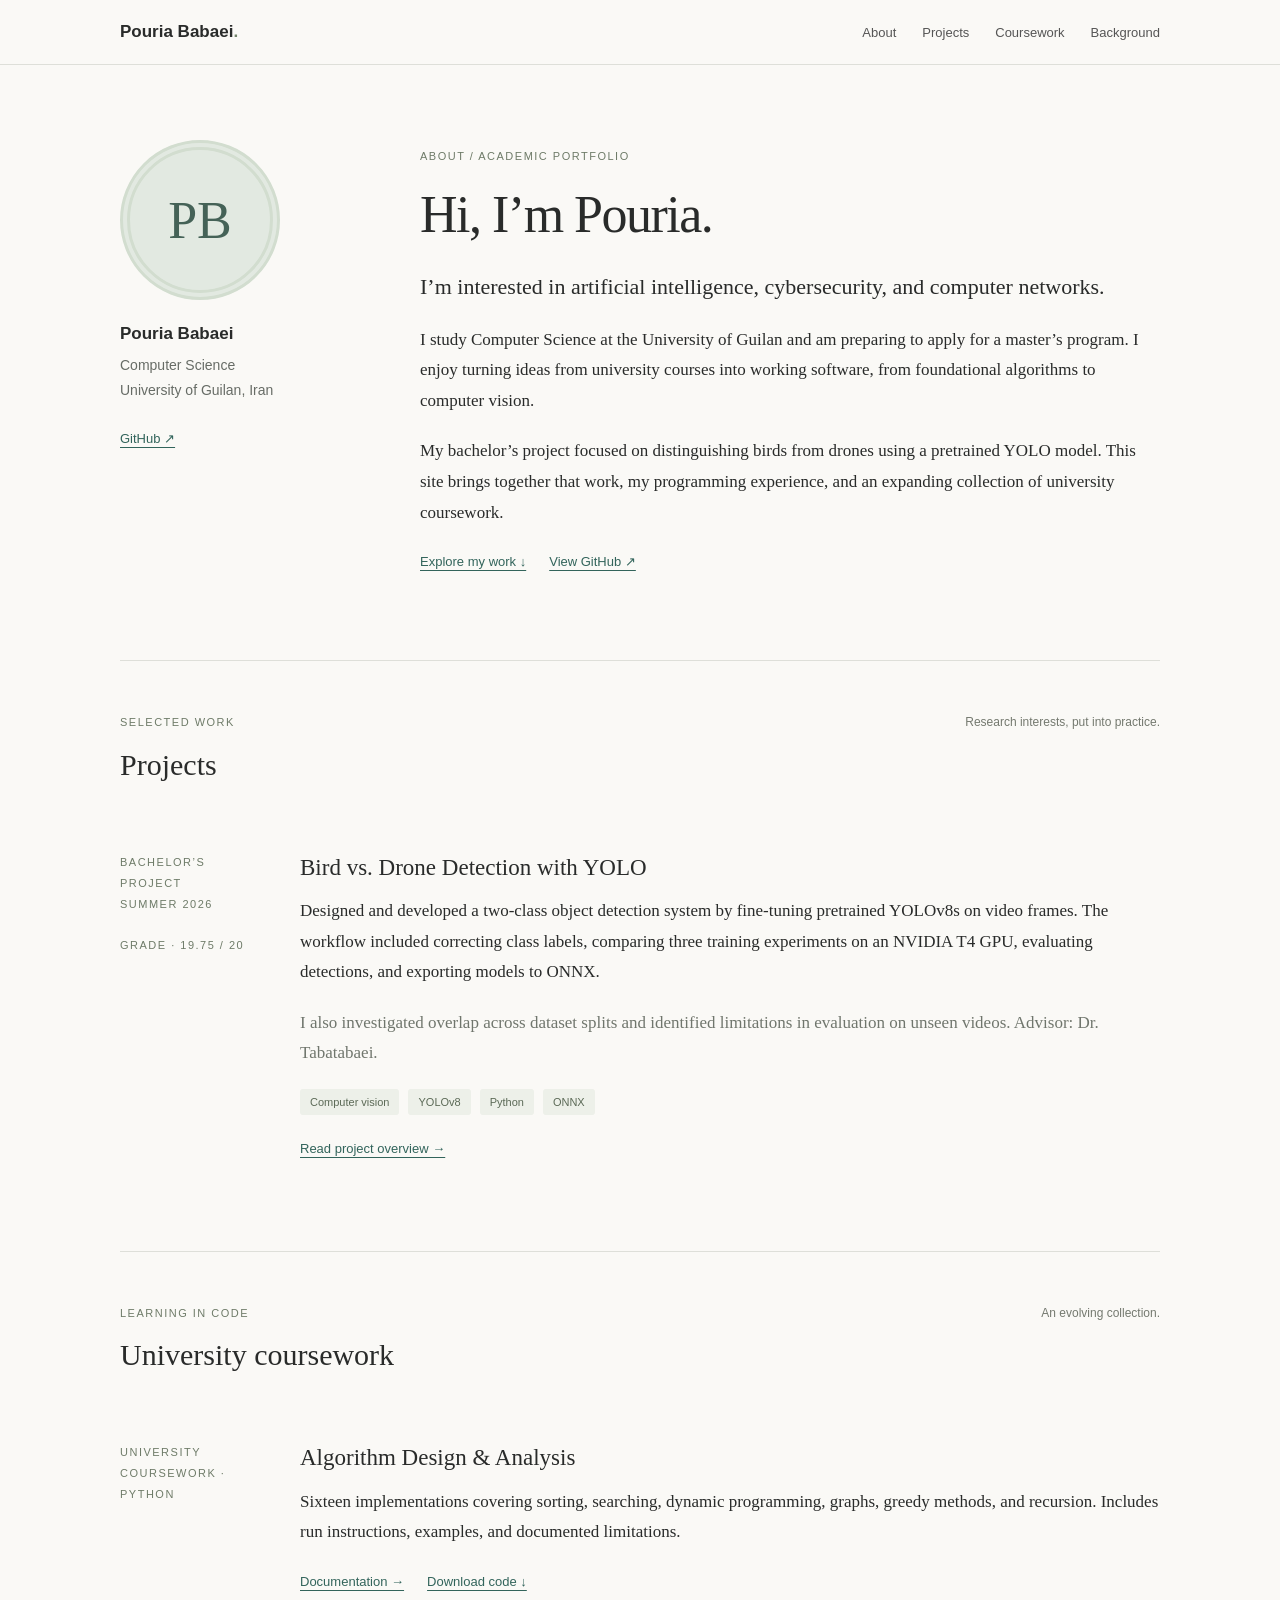
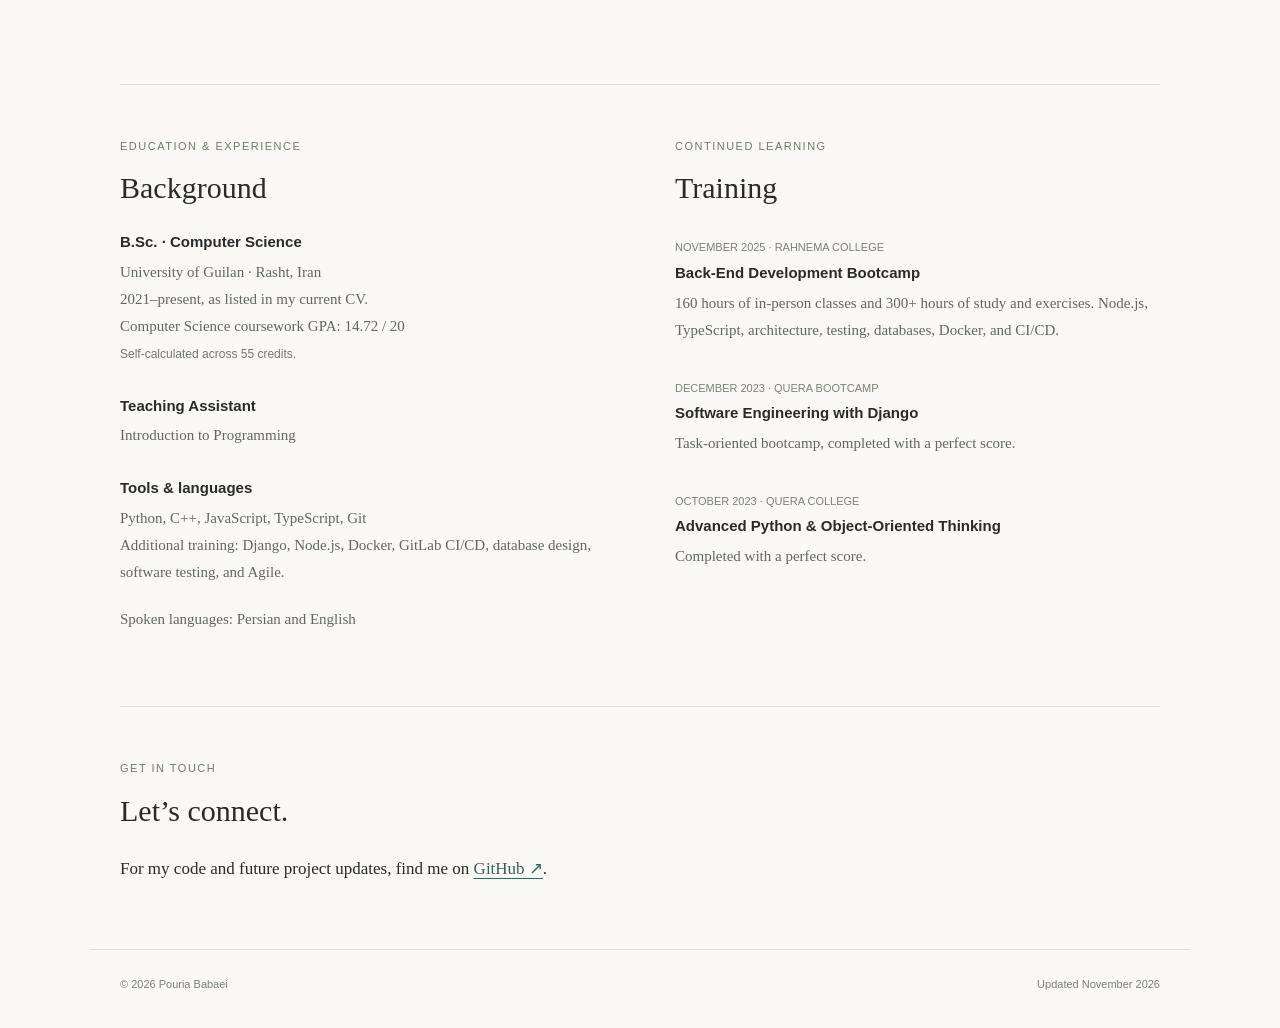
==== index.html @ b8fa86b5 "Add academic portfolio and documented algorithms coursework" ====
<!doctype html><html lang="en"><head><meta charset="utf-8"><meta name="viewport" content="width=device-width,initial-scale=1"><title>Pouria Babaei | Academic Portfolio</title><meta name="description" content="Pouria Babaei — Computer Science portfolio, projects and university coursework."><link rel="stylesheet" href="style.css"></head><body><header><div class="nav"><a class="brand" href="index.html">Pouria Babaei<span style="color:#72846b">.</span></a><nav aria-label="Main navigation"><a href="index.html#about">About</a><a href="index.html#projects">Projects</a><a href="index.html#coursework">Coursework</a><a href="index.html#background">Background</a></nav></div></header><main><div class="intro" id="about"><aside class="profile"><div class="portrait" aria-label="Pouria Babaei initials">PB</div><h2>Pouria Babaei</h2><p>Computer Science<br>University of Guilan, Iran</p><a href="https://github.com/pouria-b">GitHub ↗</a></aside><div><span class="eyebrow">About / Academic portfolio</span><h1>Hi, I’m Pouria.</h1><p class="lead">I’m interested in artificial intelligence, cybersecurity, and computer networks.</p><p>I study Computer Science at the University of Guilan and am preparing to apply for a master’s program. I enjoy turning ideas from university courses into working software, from foundational algorithms to computer vision.</p><p>My bachelor’s project focused on distinguishing birds from drones using a pretrained YOLO model. This site brings together that work, my programming experience, and an expanding collection of university coursework.</p><div class="links"><a href="#projects">Explore my work ↓</a><a href="https://github.com/pouria-b">View GitHub ↗</a></div></div></div><section id="projects"><div class="section-head"><div><span class="eyebrow">Selected work</span><h2>Projects</h2></div><span class="small">Research interests, put into practice.</span></div><article class="project"><div class="label">Bachelor’s project<br>Summer 2026<br><br>Grade · 19.75 / 20</div><div><h3>Bird vs. Drone Detection with YOLO</h3><p>Designed and developed a two-class object detection system by fine-tuning pretrained YOLOv8s on video frames. The workflow included correcting class labels, comparing three training experiments on an NVIDIA T4 GPU, evaluating detections, and exporting models to ONNX.</p><p class="muted">I also investigated overlap across dataset splits and identified limitations in evaluation on unseen videos. Advisor: Dr. Tabatabaei.</p><div class="tags"><span class="tag">Computer vision</span><span class="tag">YOLOv8</span><span class="tag">Python</span><span class="tag">ONNX</span></div><div class="links"><a href="projects/bird-vs-drone.html">Read project overview →</a></div></div></article></section><section id="coursework"><div class="section-head"><div><span class="eyebrow">Learning in code</span><h2>University coursework</h2></div><span class="small">An evolving collection.</span></div><div id="courses"><article class="project"><div class="label">University coursework<br>Python</div><div><h3>Algorithm Design &amp; Analysis</h3><p>Sixteen implementations covering sorting, searching, dynamic programming, graphs, greedy methods, and recursion. Includes run instructions, examples, and documented limitations.</p><div class="links"><a href="courses/algorithms/">Documentation →</a><a href="courses/algorithms/source.zip" download>Download code ↓</a></div></div></article></div></section><section id="background"><div class="columns"><div><span class="eyebrow">Education & experience</span><h2>Background</h2><div class="entry"><h3>B.Sc. · Computer Science</h3><p>University of Guilan · Rasht, Iran<br>2021–present, as listed in my current CV.<br>Computer Science coursework GPA: 14.72 / 20<br><span class="small">Self-calculated across 55 credits.</span></p></div><div class="entry"><h3>Teaching Assistant</h3><p>Introduction to Programming</p></div><div class="entry"><h3>Tools & languages</h3><p>Python, C++, JavaScript, TypeScript, Git<br>Additional training: Django, Node.js, Docker, GitLab CI/CD, database design, software testing, and Agile.</p><p>Spoken languages: Persian and English</p></div></div><div><span class="eyebrow">Continued learning</span><h2>Training</h2><div class="entry"><time>NOVEMBER 2025 · RAHNEMA COLLEGE</time><h3>Back-End Development Bootcamp</h3><p>160 hours of in-person classes and 300+ hours of study and exercises. Node.js, TypeScript, architecture, testing, databases, Docker, and CI/CD.</p></div><div class="entry"><time>DECEMBER 2023 · QUERA BOOTCAMP</time><h3>Software Engineering with Django</h3><p>Task-oriented bootcamp, completed with a perfect score.</p></div><div class="entry"><time>OCTOBER 2023 · QUERA COLLEGE</time><h3>Advanced Python & Object-Oriented Thinking</h3><p>Completed with a perfect score.</p></div></div></div></section><section><span class="eyebrow">Get in touch</span><h2>Let’s connect.</h2><p>For my code and future project updates, find me on <a href="https://github.com/pouria-b">GitHub ↗</a>.</p></section></main><footer><span>© 2026 Pouria Babaei</span><span>Updated November 2026</span></footer><script src="courses.js"></script></body></html>
---- style.css ----
*{box-sizing:border-box}html{scroll-behavior:smooth;scroll-padding-top:90px}body{margin:0;background:#faf9f6;color:#292b2a;font:17px/1.8 Georgia,serif}a{color:#32645b;text-underline-offset:4px}a:hover{color:#173d34}header{position:sticky;top:0;background:#faf9f6f5;border-bottom:1px solid #dedfd9;z-index:5}.nav{max-width:1100px;margin:auto;padding:22px 30px;display:flex;justify-content:space-between;align-items:center}.brand{font:600 17px Arial;text-decoration:none;color:#292b2a}nav{display:flex;gap:26px;font:13px Arial}nav a{text-decoration:none;color:#555}main{max-width:1100px;padding:0 30px;margin:auto}.intro{display:grid;grid-template-columns:225px 1fr;gap:75px;padding:75px 0 65px}.portrait{width:160px;height:160px;border-radius:50%;background:#e2e9e1;display:grid;place-items:center;font:52px Georgia;color:#456257;margin-bottom:24px;border:10px double #d2ddcf}.profile h2{font:600 17px Arial;margin:0 0 9px}.profile p{font:14px/1.8 Arial;color:#676c66}.profile>a{font:13px Arial}.eyebrow,.label{font:11px/1.9 Arial;letter-spacing:1.5px;text-transform:uppercase;color:#6e7b68}h1{font-weight:400;font-size:52px;line-height:1.15;margin:14px 0 25px;letter-spacing:-1.5px}h2{font-size:30px;font-weight:400;line-height:1.3;margin:8px 0 24px}h3{font-size:23px;font-weight:400;line-height:1.4;margin:0 0 12px}p{margin:0 0 20px}.lead{font-size:22px;line-height:1.6}.muted{color:#70766d}.links{display:flex;gap:23px;font:13px Arial;margin:26px 0;flex-wrap:wrap}section{padding:45px 0;border-top:1px solid #dedfd9}.section-head{display:flex;justify-content:space-between;align-items:baseline;margin-bottom:20px}.small{font:12px/1.7 Arial;color:#74796f}.project{display:grid;grid-template-columns:145px 1fr;gap:35px;padding:24px 0}.tags{display:flex;gap:9px;flex-wrap:wrap}.tag{font:11px Arial;background:#edf0e9;padding:7px 10px;border-radius:3px;color:#5b6956}.columns{display:grid;grid-template-columns:1fr 1fr;gap:70px}.entry{margin-bottom:28px}.entry h3{font:600 15px/1.5 Arial;margin:0 0 5px}.entry p{font-size:15px;color:#62685f}.entry time{font:11px Arial;color:#7c8275}footer{max-width:1100px;margin:auto;padding:28px 30px 38px;display:flex;justify-content:space-between;border-top:1px solid #dedfd9;font:11px Arial;color:#7b8175}pre{padding:20px;background:#edf0e9;overflow:auto;font:13px/1.7 monospace}.table-wrap{overflow:auto}table{border-collapse:collapse;width:100%;font-size:14px}td,th{padding:12px;text-align:left;border-bottom:1px solid #ddd}a:focus-visible{outline:3px solid #759f8c;outline-offset:4px}@media(max-width:720px){.nav{padding:18px 20px}nav{gap:14px;font-size:12px}.brand{font-size:14px}main{padding:0 22px}.intro{grid-template-columns:1fr;gap:30px;padding:40px 0}.profile{display:grid;grid-template-columns:88px 1fr;gap:0 20px;align-items:center}.portrait{grid-row:1/4;width:88px;height:88px;font-size:30px;margin:0}.profile p{margin:0}.profile h2{margin:0}h1{font-size:39px}.lead{font-size:20px}.project{grid-template-columns:1fr;gap:12px}.columns{grid-template-columns:1fr;gap:20px}.section-head{display:block}footer{gap:20px}nav a:last-child{display:none}}@media(prefers-reduced-motion:reduce){html{scroll-behavior:auto}}
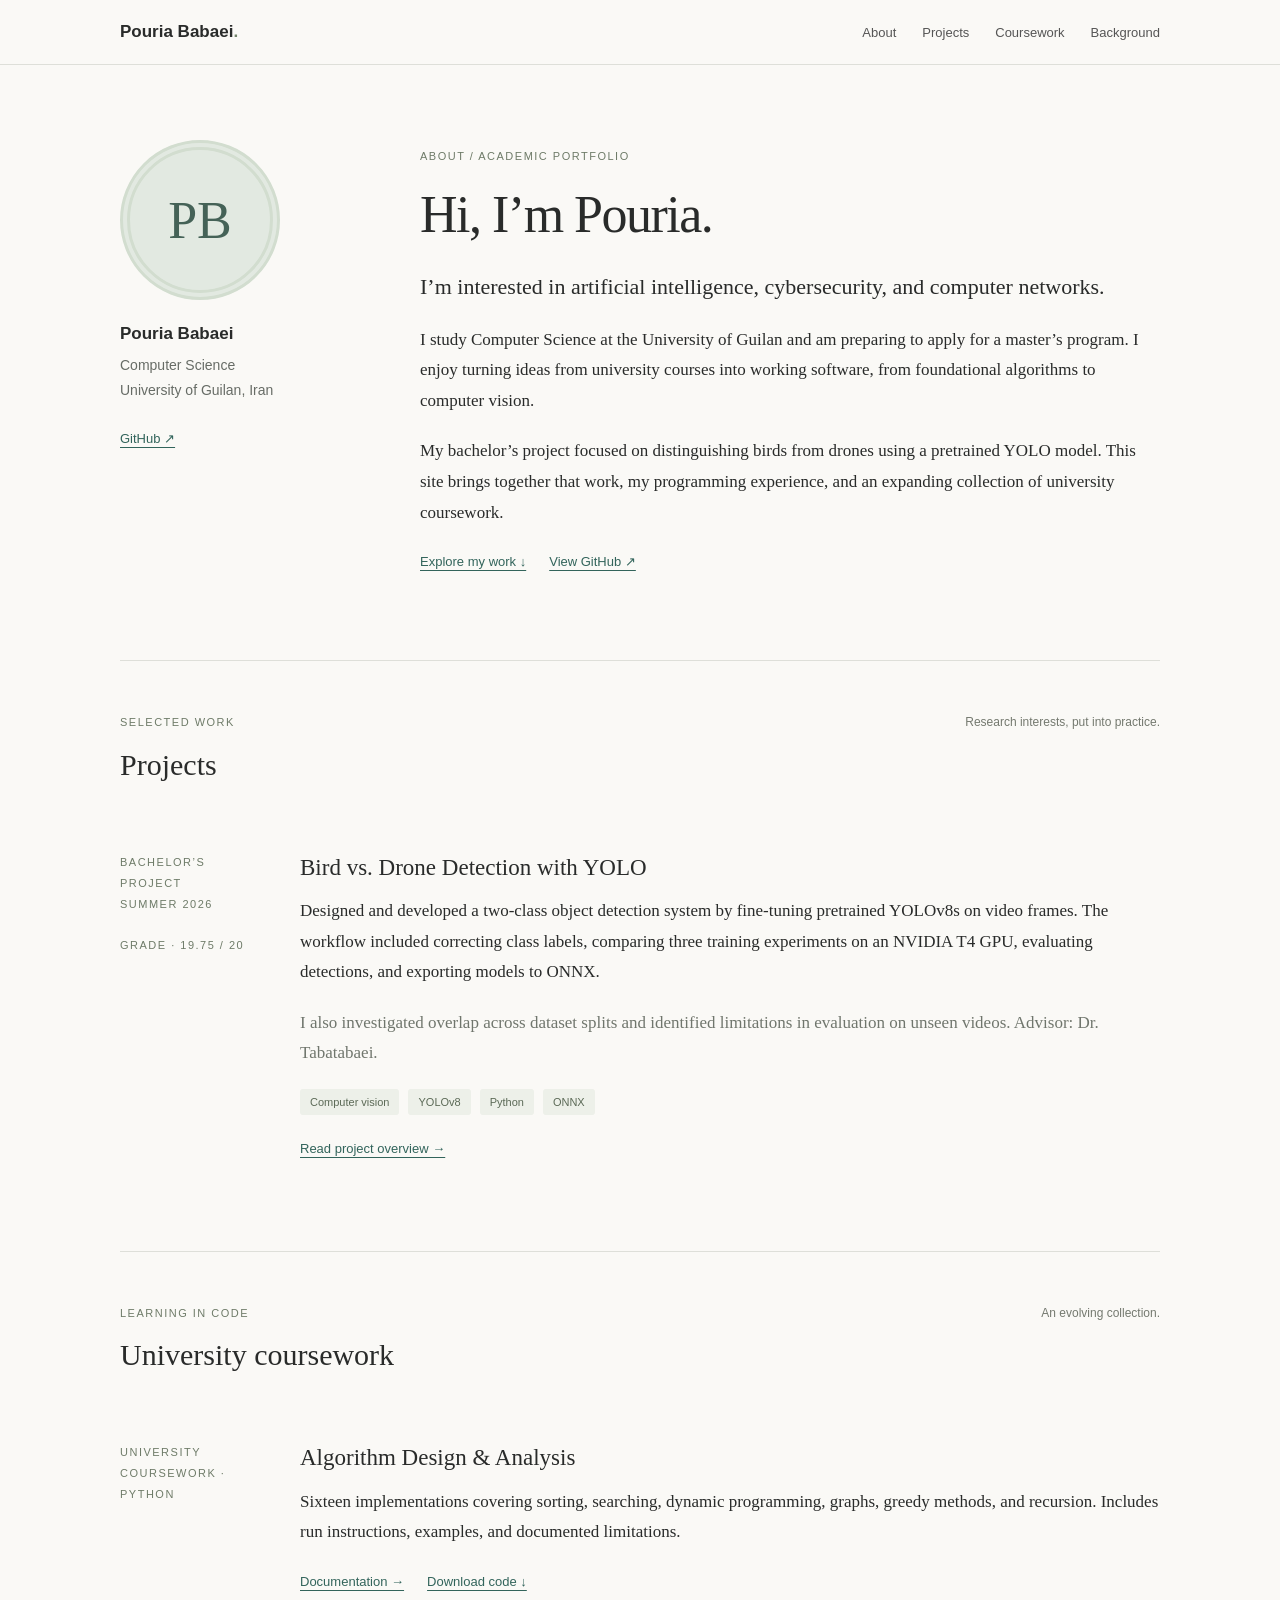
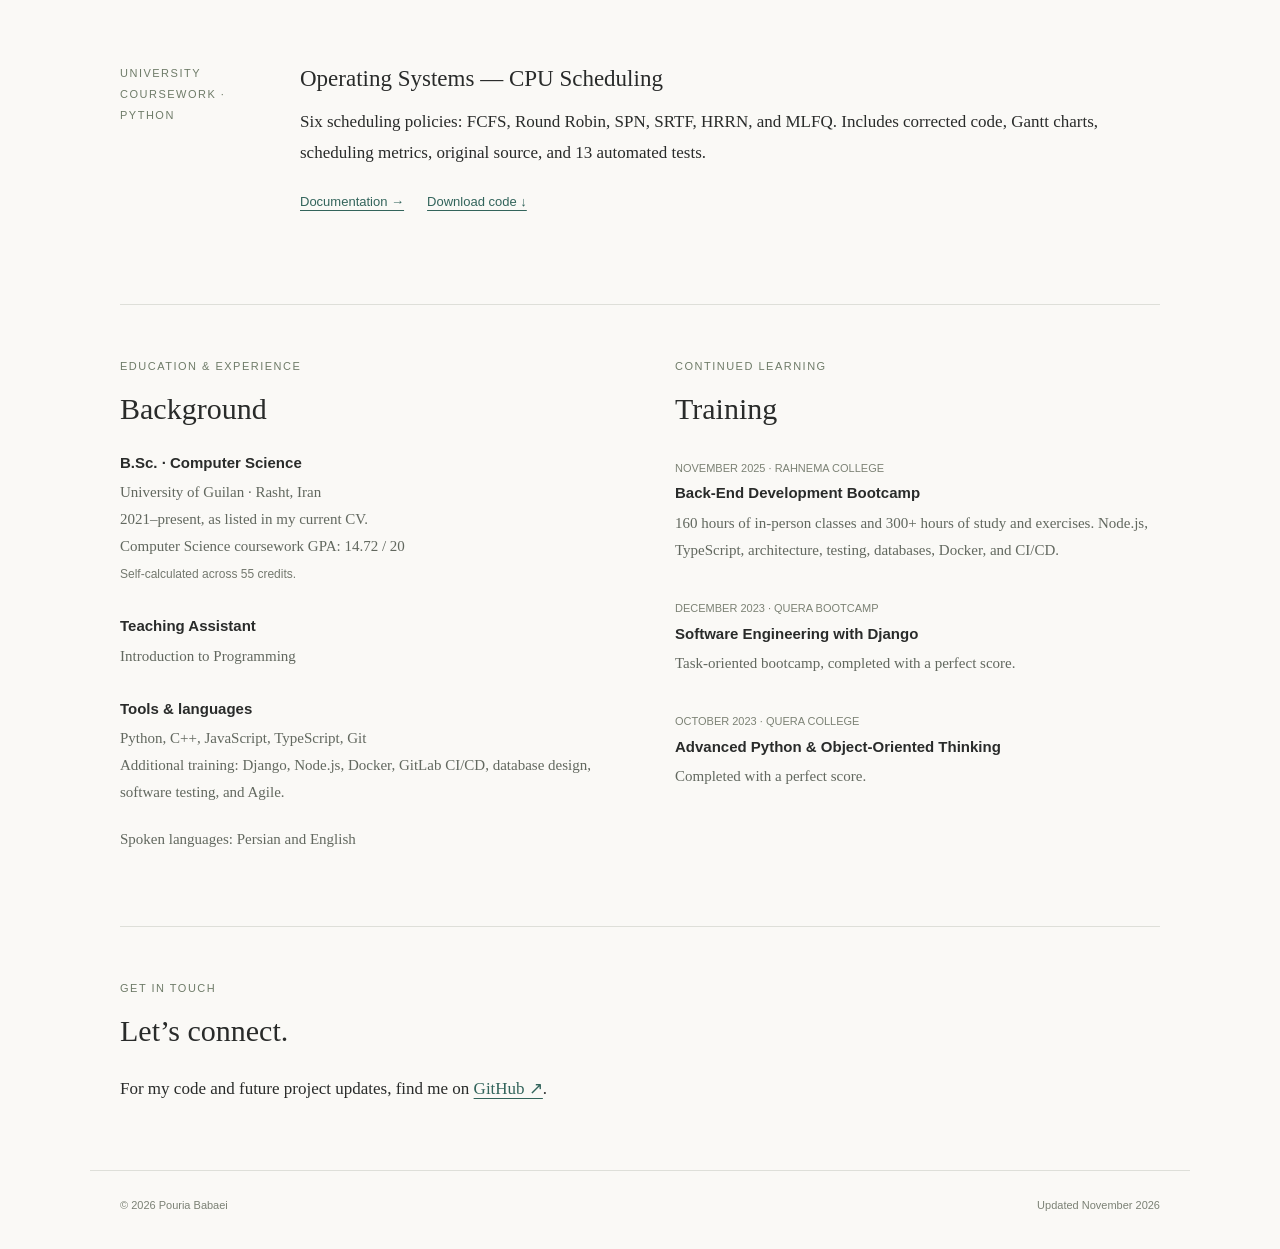
==== commit c133c304: "Add reviewed Operating Systems scheduling coursework with docs and tests" ====
--- a/index.html
+++ b/index.html
@@ -1 +1 @@
-<!doctype html><html lang="en"><head><meta charset="utf-8"><meta name="viewport" content="width=device-width,initial-scale=1"><title>Pouria Babaei | Academic Portfolio</title><meta name="description" content="Pouria Babaei — Computer Science portfolio, projects and university coursework."><link rel="stylesheet" href="style.css"></head><body><header><div class="nav"><a class="brand" href="index.html">Pouria Babaei<span style="color:#72846b">.</span></a><nav aria-label="Main navigation"><a href="index.html#about">About</a><a href="index.html#projects">Projects</a><a href="index.html#coursework">Coursework</a><a href="index.html#background">Background</a></nav></div></header><main><div class="intro" id="about"><aside class="profile"><div class="portrait" aria-label="Pouria Babaei initials">PB</div><h2>Pouria Babaei</h2><p>Computer Science<br>University of Guilan, Iran</p><a href="https://github.com/pouria-b">GitHub ↗</a></aside><div><span class="eyebrow">About / Academic portfolio</span><h1>Hi, I’m Pouria.</h1><p class="lead">I’m interested in artificial intelligence, cybersecurity, and computer networks.</p><p>I study Computer Science at the University of Guilan and am preparing to apply for a master’s program. I enjoy turning ideas from university courses into working software, from foundational algorithms to computer vision.</p><p>My bachelor’s project focused on distinguishing birds from drones using a pretrained YOLO model. This site brings together that work, my programming experience, and an expanding collection of university coursework.</p><div class="links"><a href="#projects">Explore my work ↓</a><a href="https://github.com/pouria-b">View GitHub ↗</a></div></div></div><section id="projects"><div class="section-head"><div><span class="eyebrow">Selected work</span><h2>Projects</h2></div><span class="small">Research interests, put into practice.</span></div><article class="project"><div class="label">Bachelor’s project<br>Summer 2026<br><br>Grade · 19.75 / 20</div><div><h3>Bird vs. Drone Detection with YOLO</h3><p>Designed and developed a two-class object detection system by fine-tuning pretrained YOLOv8s on video frames. The workflow included correcting class labels, comparing three training experiments on an NVIDIA T4 GPU, evaluating detections, and exporting models to ONNX.</p><p class="muted">I also investigated overlap across dataset splits and identified limitations in evaluation on unseen videos. Advisor: Dr. Tabatabaei.</p><div class="tags"><span class="tag">Computer vision</span><span class="tag">YOLOv8</span><span class="tag">Python</span><span class="tag">ONNX</span></div><div class="links"><a href="projects/bird-vs-drone.html">Read project overview →</a></div></div></article></section><section id="coursework"><div class="section-head"><div><span class="eyebrow">Learning in code</span><h2>University coursework</h2></div><span class="small">An evolving collection.</span></div><div id="courses"><article class="project"><div class="label">University coursework<br>Python</div><div><h3>Algorithm Design &amp; Analysis</h3><p>Sixteen implementations covering sorting, searching, dynamic programming, graphs, greedy methods, and recursion. Includes run instructions, examples, and documented limitations.</p><div class="links"><a href="courses/algorithms/">Documentation →</a><a href="courses/algorithms/source.zip" download>Download code ↓</a></div></div></article></div></section><section id="background"><div class="columns"><div><span class="eyebrow">Education & experience</span><h2>Background</h2><div class="entry"><h3>B.Sc. · Computer Science</h3><p>University of Guilan · Rasht, Iran<br>2021–present, as listed in my current CV.<br>Computer Science coursework GPA: 14.72 / 20<br><span class="small">Self-calculated across 55 credits.</span></p></div><div class="entry"><h3>Teaching Assistant</h3><p>Introduction to Programming</p></div><div class="entry"><h3>Tools & languages</h3><p>Python, C++, JavaScript, TypeScript, Git<br>Additional training: Django, Node.js, Docker, GitLab CI/CD, database design, software testing, and Agile.</p><p>Spoken languages: Persian and English</p></div></div><div><span class="eyebrow">Continued learning</span><h2>Training</h2><div class="entry"><time>NOVEMBER 2025 · RAHNEMA COLLEGE</time><h3>Back-End Development Bootcamp</h3><p>160 hours of in-person classes and 300+ hours of study and exercises. Node.js, TypeScript, architecture, testing, databases, Docker, and CI/CD.</p></div><div class="entry"><time>DECEMBER 2023 · QUERA BOOTCAMP</time><h3>Software Engineering with Django</h3><p>Task-oriented bootcamp, completed with a perfect score.</p></div><div class="entry"><time>OCTOBER 2023 · QUERA COLLEGE</time><h3>Advanced Python & Object-Oriented Thinking</h3><p>Completed with a perfect score.</p></div></div></div></section><section><span class="eyebrow">Get in touch</span><h2>Let’s connect.</h2><p>For my code and future project updates, find me on <a href="https://github.com/pouria-b">GitHub ↗</a>.</p></section></main><footer><span>© 2026 Pouria Babaei</span><span>Updated November 2026</span></footer><script src="courses.js"></script></body></html>+<!doctype html><html lang="en"><head><meta charset="utf-8"><meta name="viewport" content="width=device-width,initial-scale=1"><title>Pouria Babaei | Academic Portfolio</title><meta name="description" content="Pouria Babaei — Computer Science portfolio, projects and university coursework."><link rel="stylesheet" href="style.css"></head><body><header><div class="nav"><a class="brand" href="index.html">Pouria Babaei<span style="color:#72846b">.</span></a><nav aria-label="Main navigation"><a href="index.html#about">About</a><a href="index.html#projects">Projects</a><a href="index.html#coursework">Coursework</a><a href="index.html#background">Background</a></nav></div></header><main><div class="intro" id="about"><aside class="profile"><div class="portrait" aria-label="Pouria Babaei initials">PB</div><h2>Pouria Babaei</h2><p>Computer Science<br>University of Guilan, Iran</p><a href="https://github.com/pouria-b">GitHub ↗</a></aside><div><span class="eyebrow">About / Academic portfolio</span><h1>Hi, I’m Pouria.</h1><p class="lead">I’m interested in artificial intelligence, cybersecurity, and computer networks.</p><p>I study Computer Science at the University of Guilan and am preparing to apply for a master’s program. I enjoy turning ideas from university courses into working software, from foundational algorithms to computer vision.</p><p>My bachelor’s project focused on distinguishing birds from drones using a pretrained YOLO model. This site brings together that work, my programming experience, and an expanding collection of university coursework.</p><div class="links"><a href="#projects">Explore my work ↓</a><a href="https://github.com/pouria-b">View GitHub ↗</a></div></div></div><section id="projects"><div class="section-head"><div><span class="eyebrow">Selected work</span><h2>Projects</h2></div><span class="small">Research interests, put into practice.</span></div><article class="project"><div class="label">Bachelor’s project<br>Summer 2026<br><br>Grade · 19.75 / 20</div><div><h3>Bird vs. Drone Detection with YOLO</h3><p>Designed and developed a two-class object detection system by fine-tuning pretrained YOLOv8s on video frames. The workflow included correcting class labels, comparing three training experiments on an NVIDIA T4 GPU, evaluating detections, and exporting models to ONNX.</p><p class="muted">I also investigated overlap across dataset splits and identified limitations in evaluation on unseen videos. Advisor: Dr. Tabatabaei.</p><div class="tags"><span class="tag">Computer vision</span><span class="tag">YOLOv8</span><span class="tag">Python</span><span class="tag">ONNX</span></div><div class="links"><a href="projects/bird-vs-drone.html">Read project overview →</a></div></div></article></section><section id="coursework"><div class="section-head"><div><span class="eyebrow">Learning in code</span><h2>University coursework</h2></div><span class="small">An evolving collection.</span></div><div id="courses"><article class="project"><div class="label">University coursework<br>Python</div><div><h3>Algorithm Design &amp; Analysis</h3><p>Sixteen implementations covering sorting, searching, dynamic programming, graphs, greedy methods, and recursion. Includes run instructions, examples, and documented limitations.</p><div class="links"><a href="courses/algorithms/">Documentation →</a><a href="courses/algorithms/source.zip" download>Download code ↓</a></div></div></article><article class="project"><div class="label">University coursework<br>Python</div><div><h3>Operating Systems — CPU Scheduling</h3><p>Six scheduling policies with verified metrics and optional Gantt charts. Includes corrected code, original uploads, run instructions, and automated regression tests.</p><div class="links"><a href="courses/operating-systems/">Documentation →</a><a href="courses/operating-systems/source.zip" download>Download code ↓</a></div></div></article></div></section><section id="background"><div class="columns"><div><span class="eyebrow">Education & experience</span><h2>Background</h2><div class="entry"><h3>B.Sc. · Computer Science</h3><p>University of Guilan · Rasht, Iran<br>2021–present, as listed in my current CV.<br>Computer Science coursework GPA: 14.72 / 20<br><span class="small">Self-calculated across 55 credits.</span></p></div><div class="entry"><h3>Teaching Assistant</h3><p>Introduction to Programming</p></div><div class="entry"><h3>Tools & languages</h3><p>Python, C++, JavaScript, TypeScript, Git<br>Additional training: Django, Node.js, Docker, GitLab CI/CD, database design, software testing, and Agile.</p><p>Spoken languages: Persian and English</p></div></div><div><span class="eyebrow">Continued learning</span><h2>Training</h2><div class="entry"><time>NOVEMBER 2025 · RAHNEMA COLLEGE</time><h3>Back-End Development Bootcamp</h3><p>160 hours of in-person classes and 300+ hours of study and exercises. Node.js, TypeScript, architecture, testing, databases, Docker, and CI/CD.</p></div><div class="entry"><time>DECEMBER 2023 · QUERA BOOTCAMP</time><h3>Software Engineering with Django</h3><p>Task-oriented bootcamp, completed with a perfect score.</p></div><div class="entry"><time>OCTOBER 2023 · QUERA COLLEGE</time><h3>Advanced Python & Object-Oriented Thinking</h3><p>Completed with a perfect score.</p></div></div></div></section><section><span class="eyebrow">Get in touch</span><h2>Let’s connect.</h2><p>For my code and future project updates, find me on <a href="https://github.com/pouria-b">GitHub ↗</a>.</p></section></main><footer><span>© 2026 Pouria Babaei</span><span>Updated November 2026</span></footer><script src="courses.js"></script></body></html>
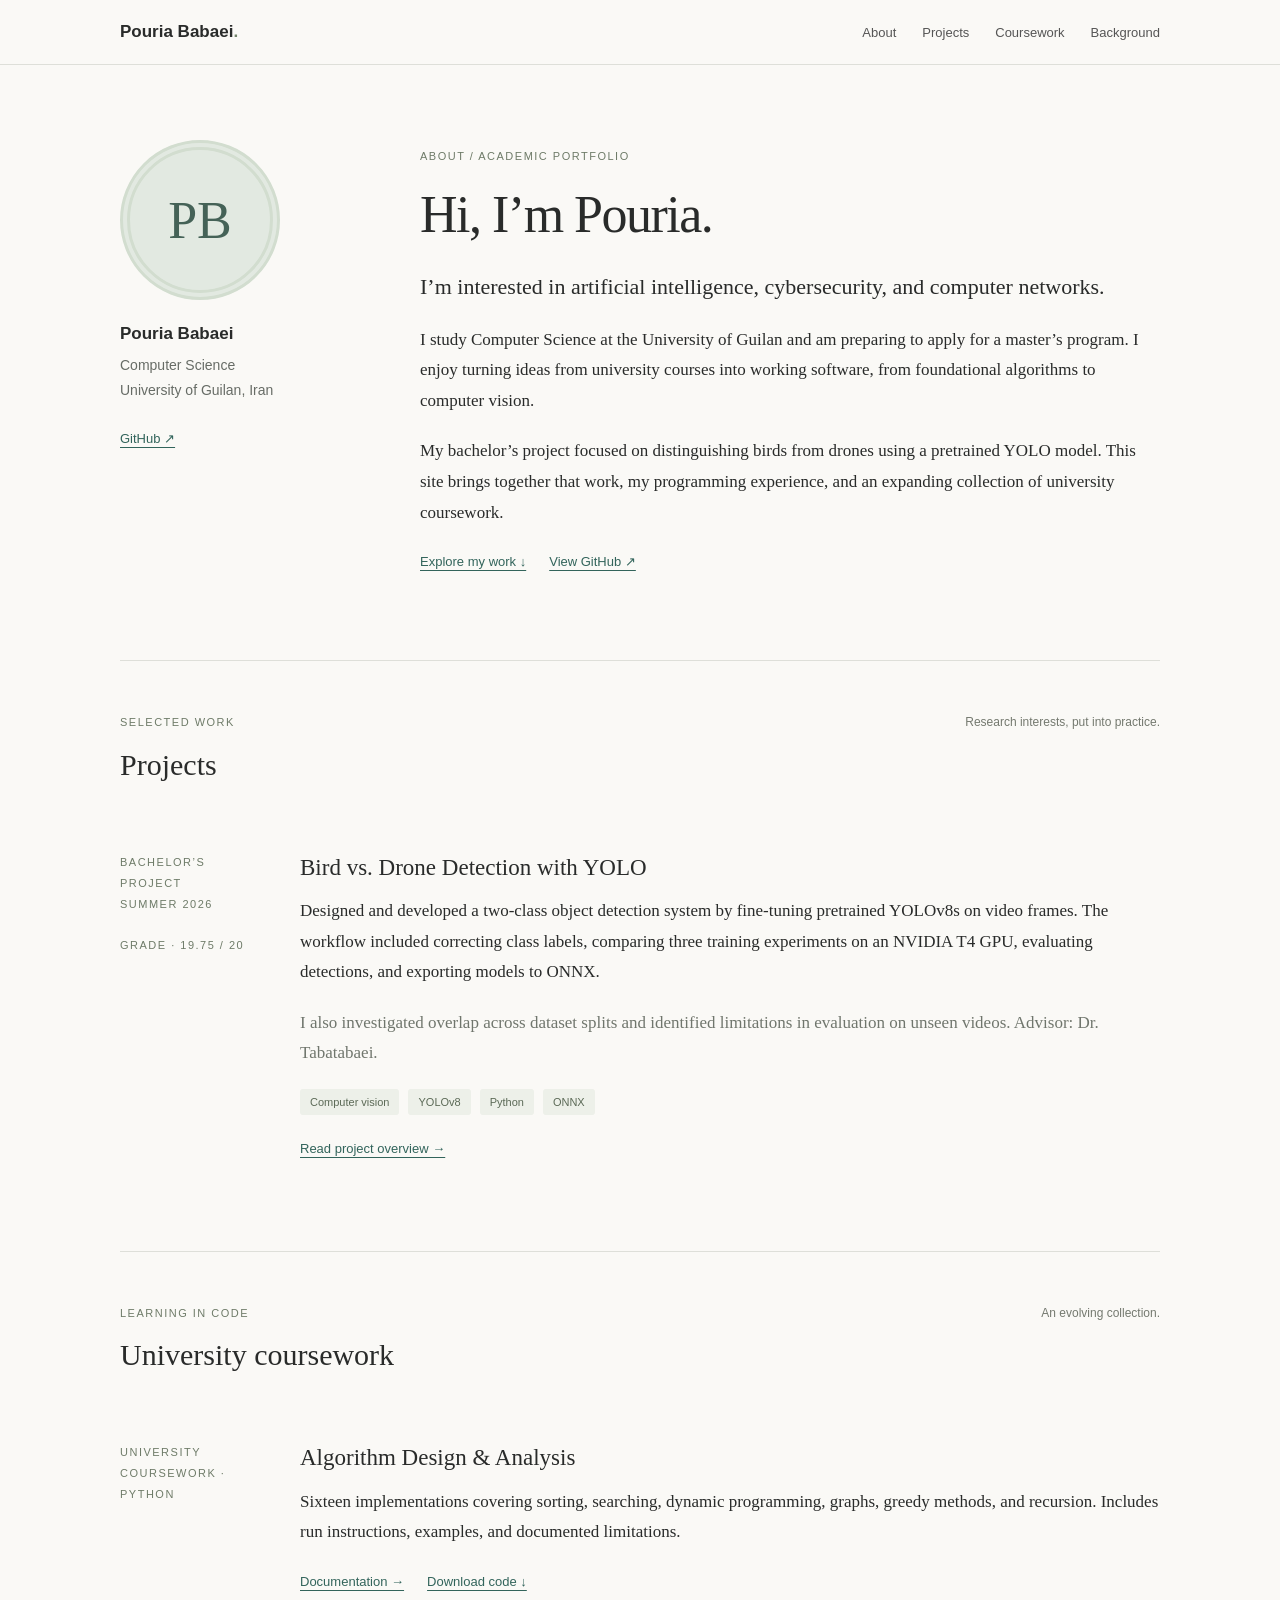
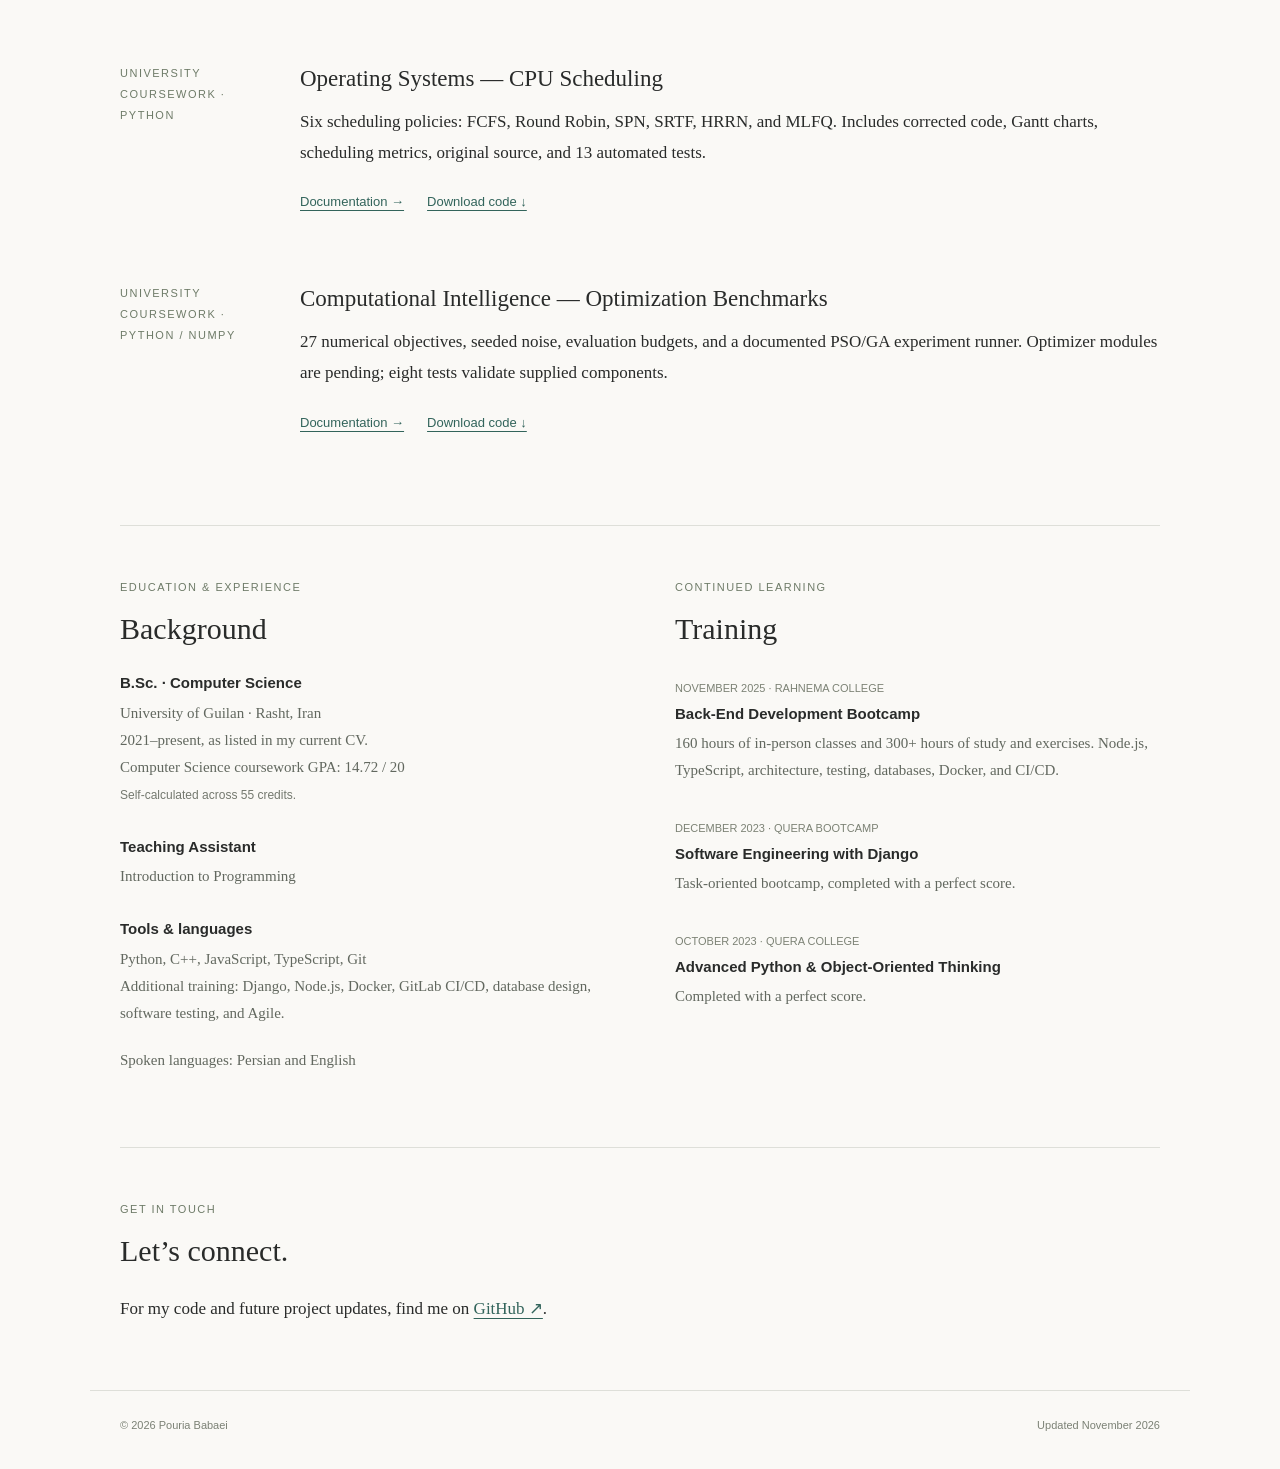
==== commit 0e782caa: "Add Computational Intelligence benchmark coursework, corrections, docs and tests" ====
--- a/index.html
+++ b/index.html
@@ -1 +1 @@
-<!doctype html><html lang="en"><head><meta charset="utf-8"><meta name="viewport" content="width=device-width,initial-scale=1"><title>Pouria Babaei | Academic Portfolio</title><meta name="description" content="Pouria Babaei — Computer Science portfolio, projects and university coursework."><link rel="stylesheet" href="style.css"></head><body><header><div class="nav"><a class="brand" href="index.html">Pouria Babaei<span style="color:#72846b">.</span></a><nav aria-label="Main navigation"><a href="index.html#about">About</a><a href="index.html#projects">Projects</a><a href="index.html#coursework">Coursework</a><a href="index.html#background">Background</a></nav></div></header><main><div class="intro" id="about"><aside class="profile"><div class="portrait" aria-label="Pouria Babaei initials">PB</div><h2>Pouria Babaei</h2><p>Computer Science<br>University of Guilan, Iran</p><a href="https://github.com/pouria-b">GitHub ↗</a></aside><div><span class="eyebrow">About / Academic portfolio</span><h1>Hi, I’m Pouria.</h1><p class="lead">I’m interested in artificial intelligence, cybersecurity, and computer networks.</p><p>I study Computer Science at the University of Guilan and am preparing to apply for a master’s program. I enjoy turning ideas from university courses into working software, from foundational algorithms to computer vision.</p><p>My bachelor’s project focused on distinguishing birds from drones using a pretrained YOLO model. This site brings together that work, my programming experience, and an expanding collection of university coursework.</p><div class="links"><a href="#projects">Explore my work ↓</a><a href="https://github.com/pouria-b">View GitHub ↗</a></div></div></div><section id="projects"><div class="section-head"><div><span class="eyebrow">Selected work</span><h2>Projects</h2></div><span class="small">Research interests, put into practice.</span></div><article class="project"><div class="label">Bachelor’s project<br>Summer 2026<br><br>Grade · 19.75 / 20</div><div><h3>Bird vs. Drone Detection with YOLO</h3><p>Designed and developed a two-class object detection system by fine-tuning pretrained YOLOv8s on video frames. The workflow included correcting class labels, comparing three training experiments on an NVIDIA T4 GPU, evaluating detections, and exporting models to ONNX.</p><p class="muted">I also investigated overlap across dataset splits and identified limitations in evaluation on unseen videos. Advisor: Dr. Tabatabaei.</p><div class="tags"><span class="tag">Computer vision</span><span class="tag">YOLOv8</span><span class="tag">Python</span><span class="tag">ONNX</span></div><div class="links"><a href="projects/bird-vs-drone.html">Read project overview →</a></div></div></article></section><section id="coursework"><div class="section-head"><div><span class="eyebrow">Learning in code</span><h2>University coursework</h2></div><span class="small">An evolving collection.</span></div><div id="courses"><article class="project"><div class="label">University coursework<br>Python</div><div><h3>Algorithm Design &amp; Analysis</h3><p>Sixteen implementations covering sorting, searching, dynamic programming, graphs, greedy methods, and recursion. Includes run instructions, examples, and documented limitations.</p><div class="links"><a href="courses/algorithms/">Documentation →</a><a href="courses/algorithms/source.zip" download>Download code ↓</a></div></div></article><article class="project"><div class="label">University coursework<br>Python</div><div><h3>Operating Systems — CPU Scheduling</h3><p>Six scheduling policies with verified metrics and optional Gantt charts. Includes corrected code, original uploads, run instructions, and automated regression tests.</p><div class="links"><a href="courses/operating-systems/">Documentation →</a><a href="courses/operating-systems/source.zip" download>Download code ↓</a></div></div></article></div></section><section id="background"><div class="columns"><div><span class="eyebrow">Education & experience</span><h2>Background</h2><div class="entry"><h3>B.Sc. · Computer Science</h3><p>University of Guilan · Rasht, Iran<br>2021–present, as listed in my current CV.<br>Computer Science coursework GPA: 14.72 / 20<br><span class="small">Self-calculated across 55 credits.</span></p></div><div class="entry"><h3>Teaching Assistant</h3><p>Introduction to Programming</p></div><div class="entry"><h3>Tools & languages</h3><p>Python, C++, JavaScript, TypeScript, Git<br>Additional training: Django, Node.js, Docker, GitLab CI/CD, database design, software testing, and Agile.</p><p>Spoken languages: Persian and English</p></div></div><div><span class="eyebrow">Continued learning</span><h2>Training</h2><div class="entry"><time>NOVEMBER 2025 · RAHNEMA COLLEGE</time><h3>Back-End Development Bootcamp</h3><p>160 hours of in-person classes and 300+ hours of study and exercises. Node.js, TypeScript, architecture, testing, databases, Docker, and CI/CD.</p></div><div class="entry"><time>DECEMBER 2023 · QUERA BOOTCAMP</time><h3>Software Engineering with Django</h3><p>Task-oriented bootcamp, completed with a perfect score.</p></div><div class="entry"><time>OCTOBER 2023 · QUERA COLLEGE</time><h3>Advanced Python & Object-Oriented Thinking</h3><p>Completed with a perfect score.</p></div></div></div></section><section><span class="eyebrow">Get in touch</span><h2>Let’s connect.</h2><p>For my code and future project updates, find me on <a href="https://github.com/pouria-b">GitHub ↗</a>.</p></section></main><footer><span>© 2026 Pouria Babaei</span><span>Updated November 2026</span></footer><script src="courses.js"></script></body></html>+<!doctype html><html lang="en"><head><meta charset="utf-8"><meta name="viewport" content="width=device-width,initial-scale=1"><title>Pouria Babaei | Academic Portfolio</title><meta name="description" content="Pouria Babaei — Computer Science portfolio, projects and university coursework."><link rel="stylesheet" href="style.css"></head><body><header><div class="nav"><a class="brand" href="index.html">Pouria Babaei<span style="color:#72846b">.</span></a><nav aria-label="Main navigation"><a href="index.html#about">About</a><a href="index.html#projects">Projects</a><a href="index.html#coursework">Coursework</a><a href="index.html#background">Background</a></nav></div></header><main><div class="intro" id="about"><aside class="profile"><div class="portrait" aria-label="Pouria Babaei initials">PB</div><h2>Pouria Babaei</h2><p>Computer Science<br>University of Guilan, Iran</p><a href="https://github.com/pouria-b">GitHub ↗</a></aside><div><span class="eyebrow">About / Academic portfolio</span><h1>Hi, I’m Pouria.</h1><p class="lead">I’m interested in artificial intelligence, cybersecurity, and computer networks.</p><p>I study Computer Science at the University of Guilan and am preparing to apply for a master’s program. I enjoy turning ideas from university courses into working software, from foundational algorithms to computer vision.</p><p>My bachelor’s project focused on distinguishing birds from drones using a pretrained YOLO model. This site brings together that work, my programming experience, and an expanding collection of university coursework.</p><div class="links"><a href="#projects">Explore my work ↓</a><a href="https://github.com/pouria-b">View GitHub ↗</a></div></div></div><section id="projects"><div class="section-head"><div><span class="eyebrow">Selected work</span><h2>Projects</h2></div><span class="small">Research interests, put into practice.</span></div><article class="project"><div class="label">Bachelor’s project<br>Summer 2026<br><br>Grade · 19.75 / 20</div><div><h3>Bird vs. Drone Detection with YOLO</h3><p>Designed and developed a two-class object detection system by fine-tuning pretrained YOLOv8s on video frames. The workflow included correcting class labels, comparing three training experiments on an NVIDIA T4 GPU, evaluating detections, and exporting models to ONNX.</p><p class="muted">I also investigated overlap across dataset splits and identified limitations in evaluation on unseen videos. Advisor: Dr. Tabatabaei.</p><div class="tags"><span class="tag">Computer vision</span><span class="tag">YOLOv8</span><span class="tag">Python</span><span class="tag">ONNX</span></div><div class="links"><a href="projects/bird-vs-drone.html">Read project overview →</a></div></div></article></section><section id="coursework"><div class="section-head"><div><span class="eyebrow">Learning in code</span><h2>University coursework</h2></div><span class="small">An evolving collection.</span></div><div id="courses"><article class="project"><div class="label">University coursework<br>Python</div><div><h3>Algorithm Design &amp; Analysis</h3><p>Sixteen implementations covering sorting, searching, dynamic programming, graphs, greedy methods, and recursion. Includes run instructions, examples, and documented limitations.</p><div class="links"><a href="courses/algorithms/">Documentation →</a><a href="courses/algorithms/source.zip" download>Download code ↓</a></div></div></article><article class="project"><div class="label">University coursework<br>Python</div><div><h3>Operating Systems — CPU Scheduling</h3><p>Six scheduling policies with verified metrics and optional Gantt charts. Includes corrected code, original uploads, run instructions, and automated regression tests.</p><div class="links"><a href="courses/operating-systems/">Documentation →</a><a href="courses/operating-systems/source.zip" download>Download code ↓</a></div></div></article><article class="project"><div class="label">University coursework<br>Python / NumPy</div><div><h3>Computational Intelligence</h3><p>27 optimization objectives with seeded noise, evaluation budgets, and a reviewed PSO/GA experiment runner. Original optimizer modules are pending; supplied components include eight passing tests.</p><div class="links"><a href="courses/computational-intelligence/">Documentation →</a><a href="courses/computational-intelligence/source.zip" download>Download code ↓</a></div></div></article></div></section><section id="background"><div class="columns"><div><span class="eyebrow">Education & experience</span><h2>Background</h2><div class="entry"><h3>B.Sc. · Computer Science</h3><p>University of Guilan · Rasht, Iran<br>2021–present, as listed in my current CV.<br>Computer Science coursework GPA: 14.72 / 20<br><span class="small">Self-calculated across 55 credits.</span></p></div><div class="entry"><h3>Teaching Assistant</h3><p>Introduction to Programming</p></div><div class="entry"><h3>Tools & languages</h3><p>Python, C++, JavaScript, TypeScript, Git<br>Additional training: Django, Node.js, Docker, GitLab CI/CD, database design, software testing, and Agile.</p><p>Spoken languages: Persian and English</p></div></div><div><span class="eyebrow">Continued learning</span><h2>Training</h2><div class="entry"><time>NOVEMBER 2025 · RAHNEMA COLLEGE</time><h3>Back-End Development Bootcamp</h3><p>160 hours of in-person classes and 300+ hours of study and exercises. Node.js, TypeScript, architecture, testing, databases, Docker, and CI/CD.</p></div><div class="entry"><time>DECEMBER 2023 · QUERA BOOTCAMP</time><h3>Software Engineering with Django</h3><p>Task-oriented bootcamp, completed with a perfect score.</p></div><div class="entry"><time>OCTOBER 2023 · QUERA COLLEGE</time><h3>Advanced Python & Object-Oriented Thinking</h3><p>Completed with a perfect score.</p></div></div></div></section><section><span class="eyebrow">Get in touch</span><h2>Let’s connect.</h2><p>For my code and future project updates, find me on <a href="https://github.com/pouria-b">GitHub ↗</a>.</p></section></main><footer><span>© 2026 Pouria Babaei</span><span>Updated November 2026</span></footer><script src="courses.js"></script></body></html>
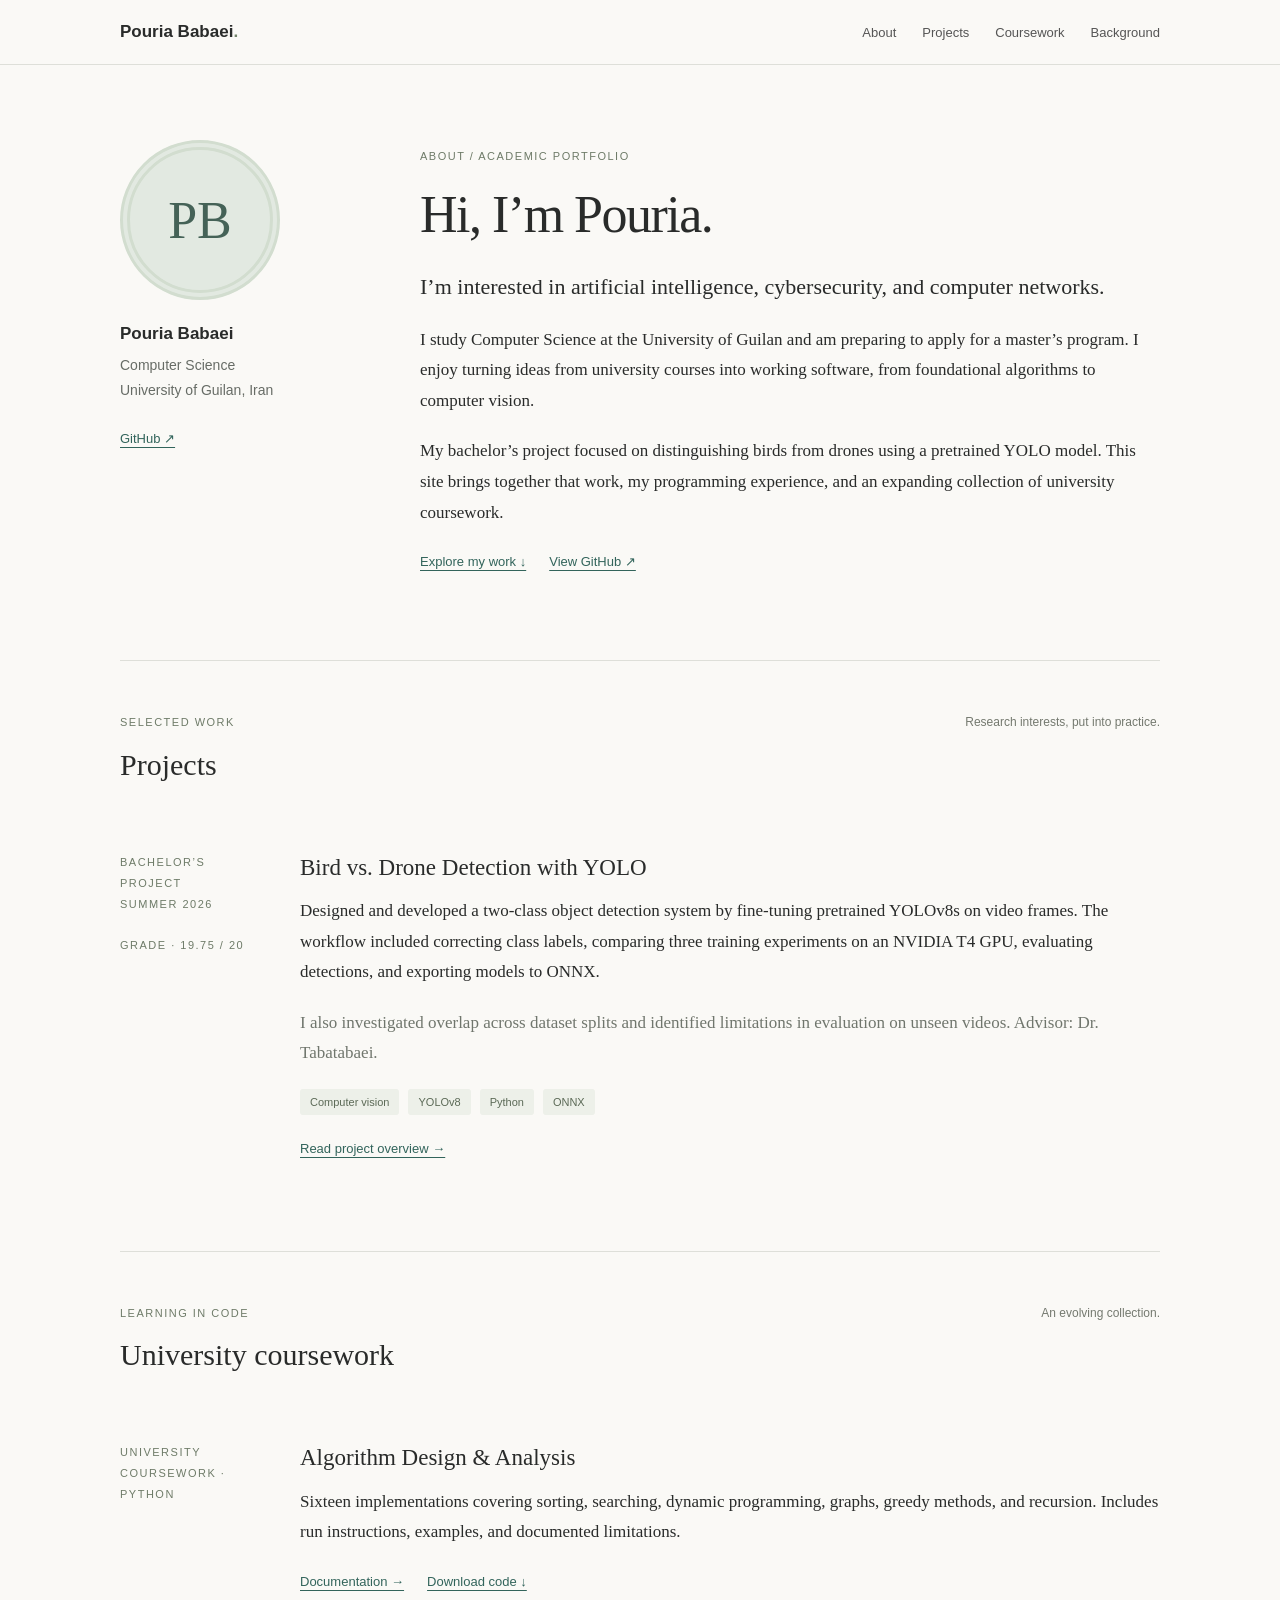
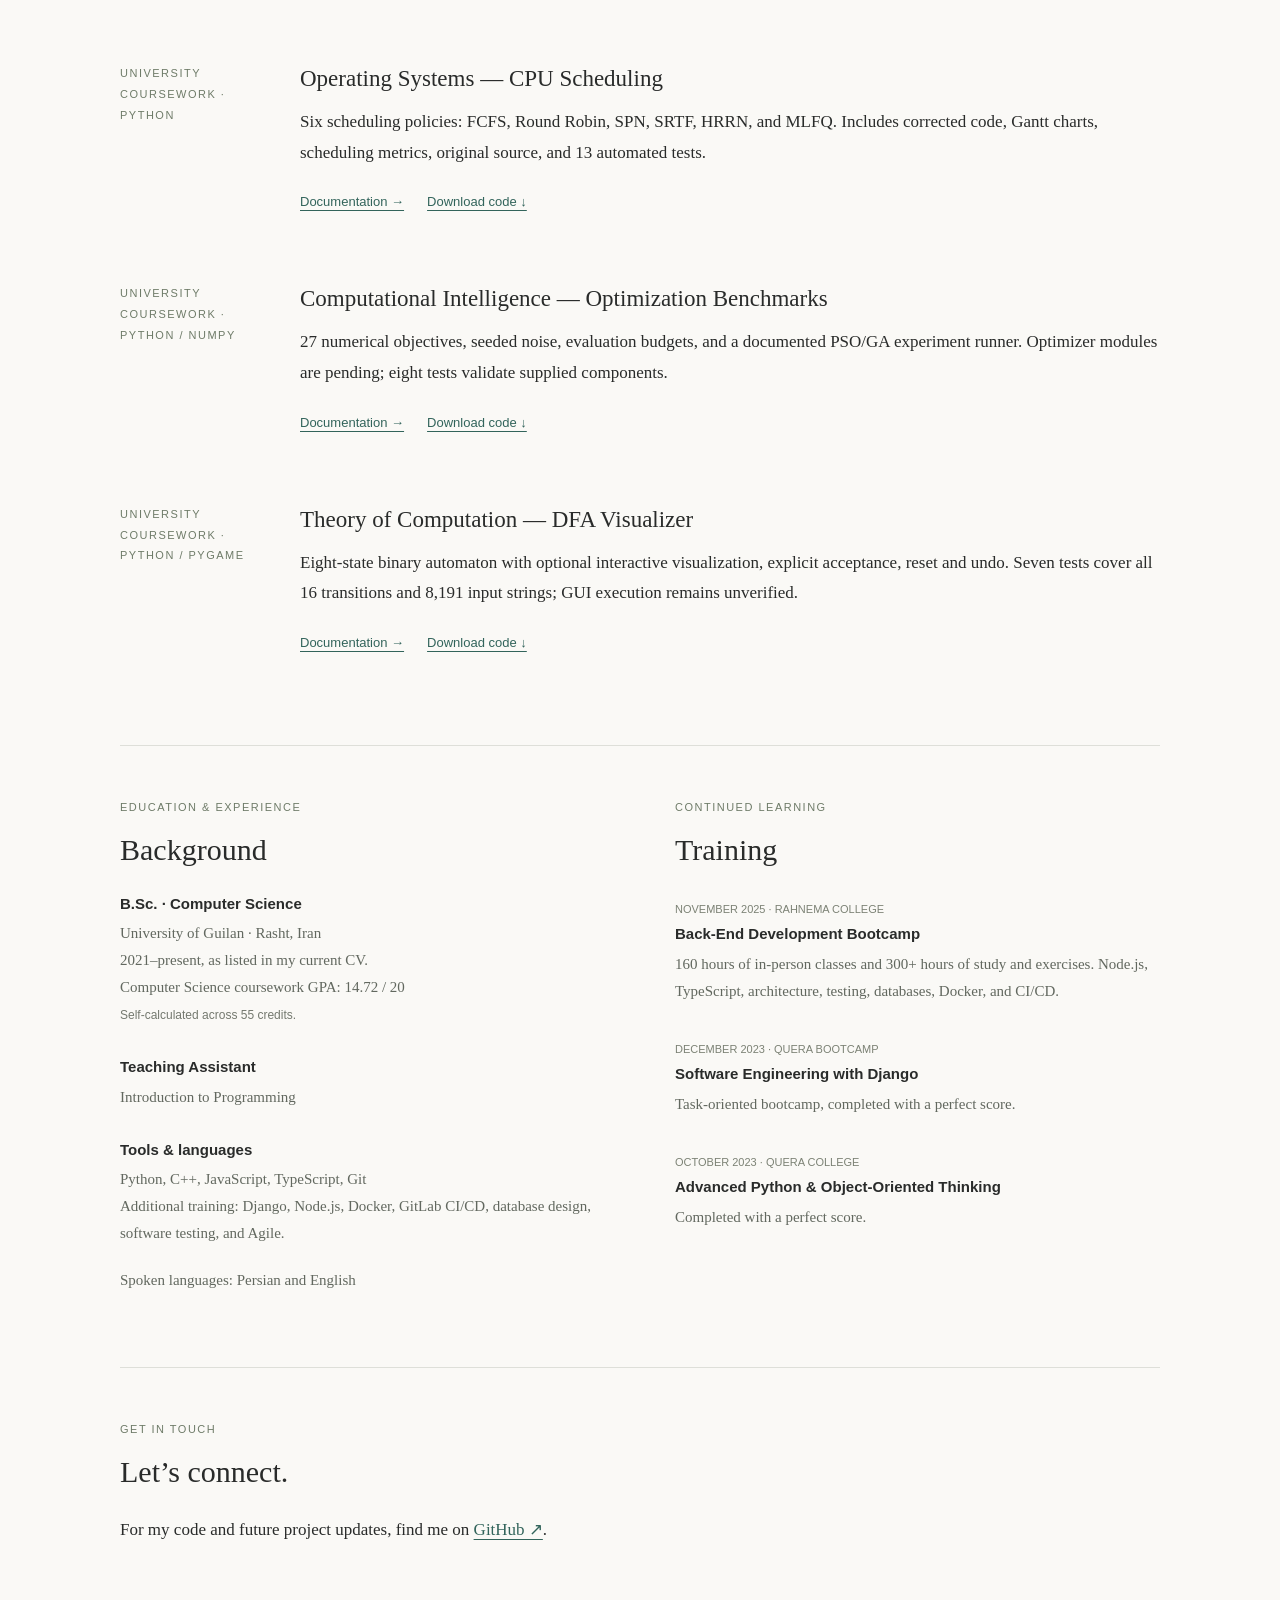
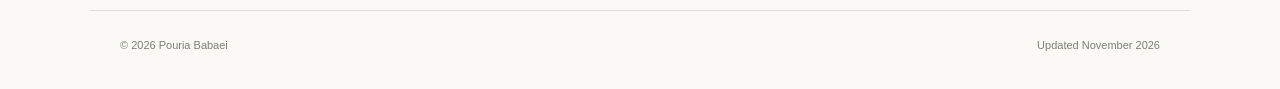
==== commit 36eefec9: "Add Theory of Computation DFA project, supplied diagram, documentation and tests" ====
--- a/index.html
+++ b/index.html
@@ -1 +1 @@
-<!doctype html><html lang="en"><head><meta charset="utf-8"><meta name="viewport" content="width=device-width,initial-scale=1"><title>Pouria Babaei | Academic Portfolio</title><meta name="description" content="Pouria Babaei — Computer Science portfolio, projects and university coursework."><link rel="stylesheet" href="style.css"></head><body><header><div class="nav"><a class="brand" href="index.html">Pouria Babaei<span style="color:#72846b">.</span></a><nav aria-label="Main navigation"><a href="index.html#about">About</a><a href="index.html#projects">Projects</a><a href="index.html#coursework">Coursework</a><a href="index.html#background">Background</a></nav></div></header><main><div class="intro" id="about"><aside class="profile"><div class="portrait" aria-label="Pouria Babaei initials">PB</div><h2>Pouria Babaei</h2><p>Computer Science<br>University of Guilan, Iran</p><a href="https://github.com/pouria-b">GitHub ↗</a></aside><div><span class="eyebrow">About / Academic portfolio</span><h1>Hi, I’m Pouria.</h1><p class="lead">I’m interested in artificial intelligence, cybersecurity, and computer networks.</p><p>I study Computer Science at the University of Guilan and am preparing to apply for a master’s program. I enjoy turning ideas from university courses into working software, from foundational algorithms to computer vision.</p><p>My bachelor’s project focused on distinguishing birds from drones using a pretrained YOLO model. This site brings together that work, my programming experience, and an expanding collection of university coursework.</p><div class="links"><a href="#projects">Explore my work ↓</a><a href="https://github.com/pouria-b">View GitHub ↗</a></div></div></div><section id="projects"><div class="section-head"><div><span class="eyebrow">Selected work</span><h2>Projects</h2></div><span class="small">Research interests, put into practice.</span></div><article class="project"><div class="label">Bachelor’s project<br>Summer 2026<br><br>Grade · 19.75 / 20</div><div><h3>Bird vs. Drone Detection with YOLO</h3><p>Designed and developed a two-class object detection system by fine-tuning pretrained YOLOv8s on video frames. The workflow included correcting class labels, comparing three training experiments on an NVIDIA T4 GPU, evaluating detections, and exporting models to ONNX.</p><p class="muted">I also investigated overlap across dataset splits and identified limitations in evaluation on unseen videos. Advisor: Dr. Tabatabaei.</p><div class="tags"><span class="tag">Computer vision</span><span class="tag">YOLOv8</span><span class="tag">Python</span><span class="tag">ONNX</span></div><div class="links"><a href="projects/bird-vs-drone.html">Read project overview →</a></div></div></article></section><section id="coursework"><div class="section-head"><div><span class="eyebrow">Learning in code</span><h2>University coursework</h2></div><span class="small">An evolving collection.</span></div><div id="courses"><article class="project"><div class="label">University coursework<br>Python</div><div><h3>Algorithm Design &amp; Analysis</h3><p>Sixteen implementations covering sorting, searching, dynamic programming, graphs, greedy methods, and recursion. Includes run instructions, examples, and documented limitations.</p><div class="links"><a href="courses/algorithms/">Documentation →</a><a href="courses/algorithms/source.zip" download>Download code ↓</a></div></div></article><article class="project"><div class="label">University coursework<br>Python</div><div><h3>Operating Systems — CPU Scheduling</h3><p>Six scheduling policies with verified metrics and optional Gantt charts. Includes corrected code, original uploads, run instructions, and automated regression tests.</p><div class="links"><a href="courses/operating-systems/">Documentation →</a><a href="courses/operating-systems/source.zip" download>Download code ↓</a></div></div></article><article class="project"><div class="label">University coursework<br>Python / NumPy</div><div><h3>Computational Intelligence</h3><p>27 optimization objectives with seeded noise, evaluation budgets, and a reviewed PSO/GA experiment runner. Original optimizer modules are pending; supplied components include eight passing tests.</p><div class="links"><a href="courses/computational-intelligence/">Documentation →</a><a href="courses/computational-intelligence/source.zip" download>Download code ↓</a></div></div></article></div></section><section id="background"><div class="columns"><div><span class="eyebrow">Education & experience</span><h2>Background</h2><div class="entry"><h3>B.Sc. · Computer Science</h3><p>University of Guilan · Rasht, Iran<br>2021–present, as listed in my current CV.<br>Computer Science coursework GPA: 14.72 / 20<br><span class="small">Self-calculated across 55 credits.</span></p></div><div class="entry"><h3>Teaching Assistant</h3><p>Introduction to Programming</p></div><div class="entry"><h3>Tools & languages</h3><p>Python, C++, JavaScript, TypeScript, Git<br>Additional training: Django, Node.js, Docker, GitLab CI/CD, database design, software testing, and Agile.</p><p>Spoken languages: Persian and English</p></div></div><div><span class="eyebrow">Continued learning</span><h2>Training</h2><div class="entry"><time>NOVEMBER 2025 · RAHNEMA COLLEGE</time><h3>Back-End Development Bootcamp</h3><p>160 hours of in-person classes and 300+ hours of study and exercises. Node.js, TypeScript, architecture, testing, databases, Docker, and CI/CD.</p></div><div class="entry"><time>DECEMBER 2023 · QUERA BOOTCAMP</time><h3>Software Engineering with Django</h3><p>Task-oriented bootcamp, completed with a perfect score.</p></div><div class="entry"><time>OCTOBER 2023 · QUERA COLLEGE</time><h3>Advanced Python & Object-Oriented Thinking</h3><p>Completed with a perfect score.</p></div></div></div></section><section><span class="eyebrow">Get in touch</span><h2>Let’s connect.</h2><p>For my code and future project updates, find me on <a href="https://github.com/pouria-b">GitHub ↗</a>.</p></section></main><footer><span>© 2026 Pouria Babaei</span><span>Updated November 2026</span></footer><script src="courses.js"></script></body></html>+<!doctype html><html lang="en"><head><meta charset="utf-8"><meta name="viewport" content="width=device-width,initial-scale=1"><title>Pouria Babaei | Academic Portfolio</title><meta name="description" content="Pouria Babaei — Computer Science portfolio, projects and university coursework."><link rel="stylesheet" href="style.css"></head><body><header><div class="nav"><a class="brand" href="index.html">Pouria Babaei<span style="color:#72846b">.</span></a><nav aria-label="Main navigation"><a href="index.html#about">About</a><a href="index.html#projects">Projects</a><a href="index.html#coursework">Coursework</a><a href="index.html#background">Background</a></nav></div></header><main><div class="intro" id="about"><aside class="profile"><div class="portrait" aria-label="Pouria Babaei initials">PB</div><h2>Pouria Babaei</h2><p>Computer Science<br>University of Guilan, Iran</p><a href="https://github.com/pouria-b">GitHub ↗</a></aside><div><span class="eyebrow">About / Academic portfolio</span><h1>Hi, I’m Pouria.</h1><p class="lead">I’m interested in artificial intelligence, cybersecurity, and computer networks.</p><p>I study Computer Science at the University of Guilan and am preparing to apply for a master’s program. I enjoy turning ideas from university courses into working software, from foundational algorithms to computer vision.</p><p>My bachelor’s project focused on distinguishing birds from drones using a pretrained YOLO model. This site brings together that work, my programming experience, and an expanding collection of university coursework.</p><div class="links"><a href="#projects">Explore my work ↓</a><a href="https://github.com/pouria-b">View GitHub ↗</a></div></div></div><section id="projects"><div class="section-head"><div><span class="eyebrow">Selected work</span><h2>Projects</h2></div><span class="small">Research interests, put into practice.</span></div><article class="project"><div class="label">Bachelor’s project<br>Summer 2026<br><br>Grade · 19.75 / 20</div><div><h3>Bird vs. Drone Detection with YOLO</h3><p>Designed and developed a two-class object detection system by fine-tuning pretrained YOLOv8s on video frames. The workflow included correcting class labels, comparing three training experiments on an NVIDIA T4 GPU, evaluating detections, and exporting models to ONNX.</p><p class="muted">I also investigated overlap across dataset splits and identified limitations in evaluation on unseen videos. Advisor: Dr. Tabatabaei.</p><div class="tags"><span class="tag">Computer vision</span><span class="tag">YOLOv8</span><span class="tag">Python</span><span class="tag">ONNX</span></div><div class="links"><a href="projects/bird-vs-drone.html">Read project overview →</a></div></div></article></section><section id="coursework"><div class="section-head"><div><span class="eyebrow">Learning in code</span><h2>University coursework</h2></div><span class="small">An evolving collection.</span></div><div id="courses"><article class="project"><div class="label">University coursework<br>Python</div><div><h3>Algorithm Design &amp; Analysis</h3><p>Sixteen implementations covering sorting, searching, dynamic programming, graphs, greedy methods, and recursion. Includes run instructions, examples, and documented limitations.</p><div class="links"><a href="courses/algorithms/">Documentation →</a><a href="courses/algorithms/source.zip" download>Download code ↓</a></div></div></article><article class="project"><div class="label">University coursework<br>Python</div><div><h3>Operating Systems — CPU Scheduling</h3><p>Six scheduling policies with verified metrics and optional Gantt charts. Includes corrected code, original uploads, run instructions, and automated regression tests.</p><div class="links"><a href="courses/operating-systems/">Documentation →</a><a href="courses/operating-systems/source.zip" download>Download code ↓</a></div></div></article><article class="project"><div class="label">University coursework<br>Python / NumPy</div><div><h3>Computational Intelligence</h3><p>27 optimization objectives with seeded noise, evaluation budgets, and a reviewed PSO/GA experiment runner. Original optimizer modules are pending; supplied components include eight passing tests.</p><div class="links"><a href="courses/computational-intelligence/">Documentation →</a><a href="courses/computational-intelligence/source.zip" download>Download code ↓</a></div></div></article><article class="project"><div class="label">University coursework<br>Python / Pygame</div><div><h3>Theory of Computation — DFA Visualizer</h3><p>An eight-state machine recognizing binary strings whose third symbol from the right is 1. Includes the original diagram, an optional visualizer, and seven correctness tests.</p><div class="links"><a href="courses/theory-of-computation/">Documentation →</a><a href="courses/theory-of-computation/source.zip" download>Download code ↓</a></div></div></article></div></section><section id="background"><div class="columns"><div><span class="eyebrow">Education & experience</span><h2>Background</h2><div class="entry"><h3>B.Sc. · Computer Science</h3><p>University of Guilan · Rasht, Iran<br>2021–present, as listed in my current CV.<br>Computer Science coursework GPA: 14.72 / 20<br><span class="small">Self-calculated across 55 credits.</span></p></div><div class="entry"><h3>Teaching Assistant</h3><p>Introduction to Programming</p></div><div class="entry"><h3>Tools & languages</h3><p>Python, C++, JavaScript, TypeScript, Git<br>Additional training: Django, Node.js, Docker, GitLab CI/CD, database design, software testing, and Agile.</p><p>Spoken languages: Persian and English</p></div></div><div><span class="eyebrow">Continued learning</span><h2>Training</h2><div class="entry"><time>NOVEMBER 2025 · RAHNEMA COLLEGE</time><h3>Back-End Development Bootcamp</h3><p>160 hours of in-person classes and 300+ hours of study and exercises. Node.js, TypeScript, architecture, testing, databases, Docker, and CI/CD.</p></div><div class="entry"><time>DECEMBER 2023 · QUERA BOOTCAMP</time><h3>Software Engineering with Django</h3><p>Task-oriented bootcamp, completed with a perfect score.</p></div><div class="entry"><time>OCTOBER 2023 · QUERA COLLEGE</time><h3>Advanced Python & Object-Oriented Thinking</h3><p>Completed with a perfect score.</p></div></div></div></section><section><span class="eyebrow">Get in touch</span><h2>Let’s connect.</h2><p>For my code and future project updates, find me on <a href="https://github.com/pouria-b">GitHub ↗</a>.</p></section></main><footer><span>© 2026 Pouria Babaei</span><span>Updated November 2026</span></footer><script src="courses.js"></script></body></html>
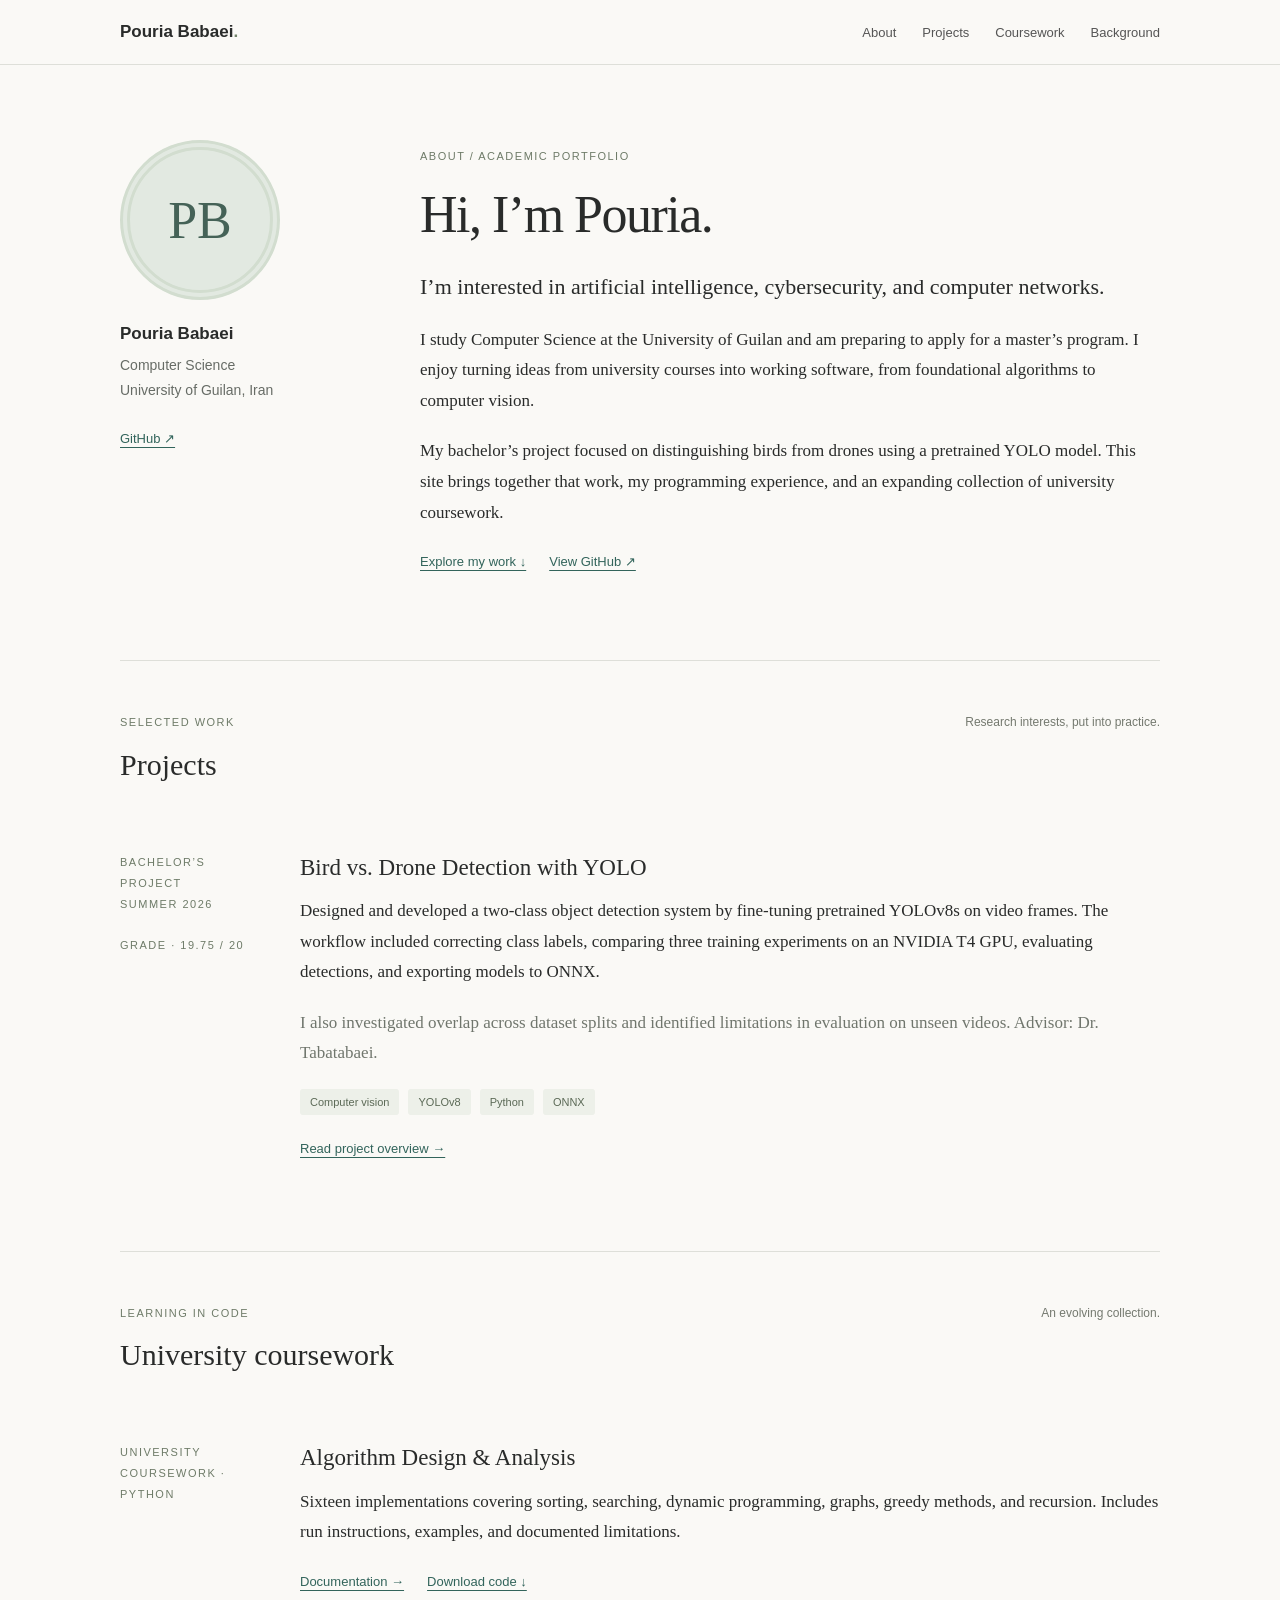
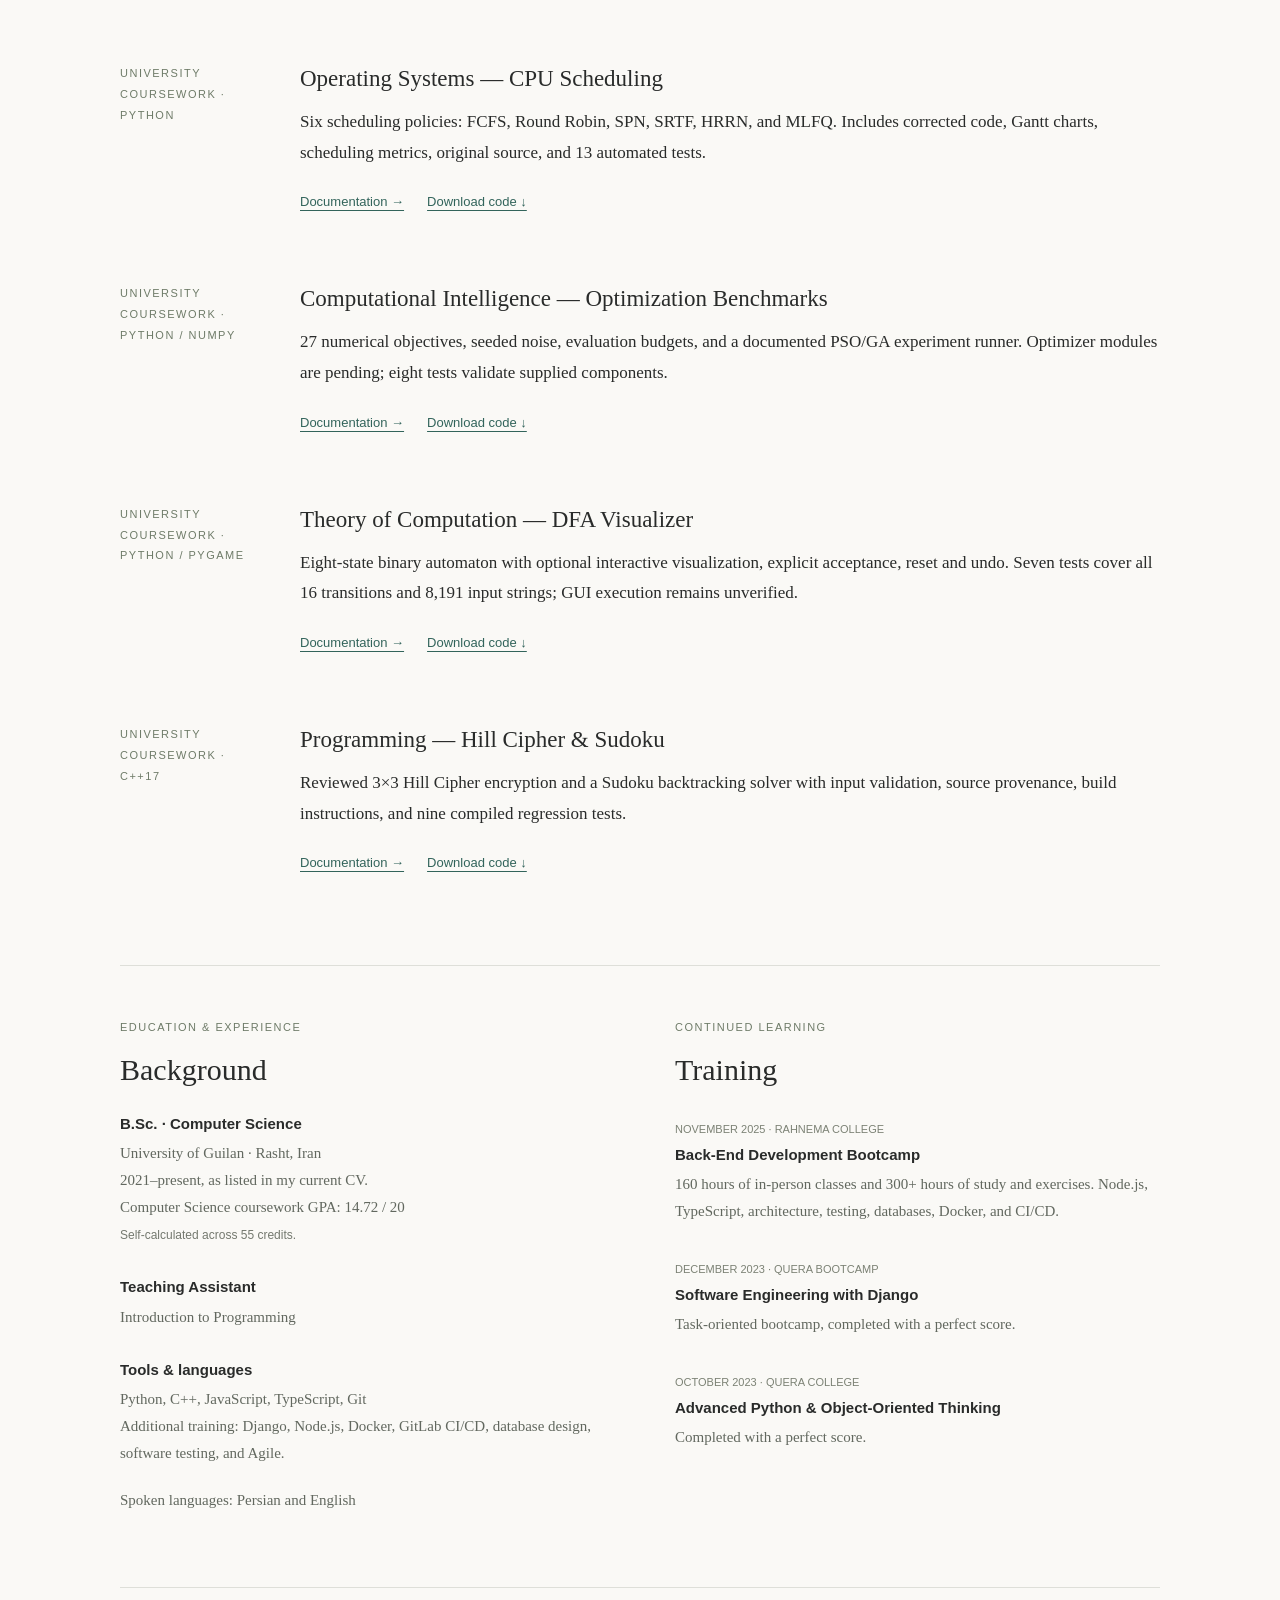
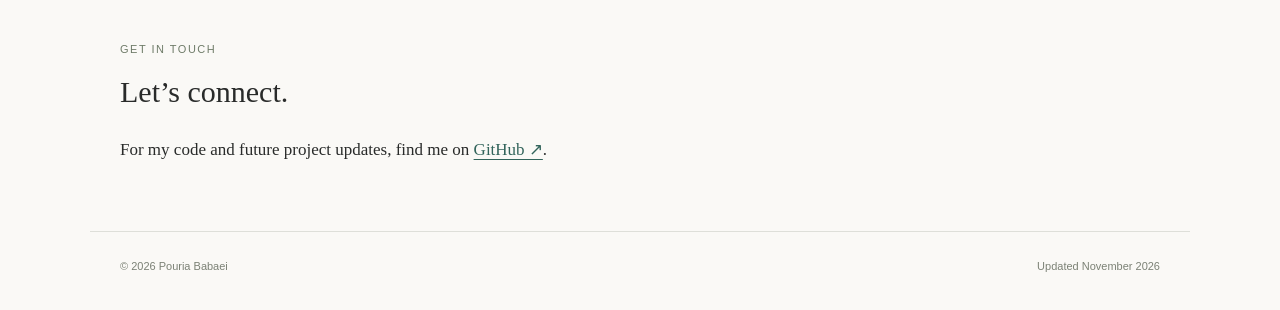
==== commit c5a9d054: "Add reviewed C++ programming coursework: Hill Cipher and Sudoku" ====
--- a/index.html
+++ b/index.html
@@ -1 +1 @@
-<!doctype html><html lang="en"><head><meta charset="utf-8"><meta name="viewport" content="width=device-width,initial-scale=1"><title>Pouria Babaei | Academic Portfolio</title><meta name="description" content="Pouria Babaei — Computer Science portfolio, projects and university coursework."><link rel="stylesheet" href="style.css"></head><body><header><div class="nav"><a class="brand" href="index.html">Pouria Babaei<span style="color:#72846b">.</span></a><nav aria-label="Main navigation"><a href="index.html#about">About</a><a href="index.html#projects">Projects</a><a href="index.html#coursework">Coursework</a><a href="index.html#background">Background</a></nav></div></header><main><div class="intro" id="about"><aside class="profile"><div class="portrait" aria-label="Pouria Babaei initials">PB</div><h2>Pouria Babaei</h2><p>Computer Science<br>University of Guilan, Iran</p><a href="https://github.com/pouria-b">GitHub ↗</a></aside><div><span class="eyebrow">About / Academic portfolio</span><h1>Hi, I’m Pouria.</h1><p class="lead">I’m interested in artificial intelligence, cybersecurity, and computer networks.</p><p>I study Computer Science at the University of Guilan and am preparing to apply for a master’s program. I enjoy turning ideas from university courses into working software, from foundational algorithms to computer vision.</p><p>My bachelor’s project focused on distinguishing birds from drones using a pretrained YOLO model. This site brings together that work, my programming experience, and an expanding collection of university coursework.</p><div class="links"><a href="#projects">Explore my work ↓</a><a href="https://github.com/pouria-b">View GitHub ↗</a></div></div></div><section id="projects"><div class="section-head"><div><span class="eyebrow">Selected work</span><h2>Projects</h2></div><span class="small">Research interests, put into practice.</span></div><article class="project"><div class="label">Bachelor’s project<br>Summer 2026<br><br>Grade · 19.75 / 20</div><div><h3>Bird vs. Drone Detection with YOLO</h3><p>Designed and developed a two-class object detection system by fine-tuning pretrained YOLOv8s on video frames. The workflow included correcting class labels, comparing three training experiments on an NVIDIA T4 GPU, evaluating detections, and exporting models to ONNX.</p><p class="muted">I also investigated overlap across dataset splits and identified limitations in evaluation on unseen videos. Advisor: Dr. Tabatabaei.</p><div class="tags"><span class="tag">Computer vision</span><span class="tag">YOLOv8</span><span class="tag">Python</span><span class="tag">ONNX</span></div><div class="links"><a href="projects/bird-vs-drone.html">Read project overview →</a></div></div></article></section><section id="coursework"><div class="section-head"><div><span class="eyebrow">Learning in code</span><h2>University coursework</h2></div><span class="small">An evolving collection.</span></div><div id="courses"><article class="project"><div class="label">University coursework<br>Python</div><div><h3>Algorithm Design &amp; Analysis</h3><p>Sixteen implementations covering sorting, searching, dynamic programming, graphs, greedy methods, and recursion. Includes run instructions, examples, and documented limitations.</p><div class="links"><a href="courses/algorithms/">Documentation →</a><a href="courses/algorithms/source.zip" download>Download code ↓</a></div></div></article><article class="project"><div class="label">University coursework<br>Python</div><div><h3>Operating Systems — CPU Scheduling</h3><p>Six scheduling policies with verified metrics and optional Gantt charts. Includes corrected code, original uploads, run instructions, and automated regression tests.</p><div class="links"><a href="courses/operating-systems/">Documentation →</a><a href="courses/operating-systems/source.zip" download>Download code ↓</a></div></div></article><article class="project"><div class="label">University coursework<br>Python / NumPy</div><div><h3>Computational Intelligence</h3><p>27 optimization objectives with seeded noise, evaluation budgets, and a reviewed PSO/GA experiment runner. Original optimizer modules are pending; supplied components include eight passing tests.</p><div class="links"><a href="courses/computational-intelligence/">Documentation →</a><a href="courses/computational-intelligence/source.zip" download>Download code ↓</a></div></div></article><article class="project"><div class="label">University coursework<br>Python / Pygame</div><div><h3>Theory of Computation — DFA Visualizer</h3><p>An eight-state machine recognizing binary strings whose third symbol from the right is 1. Includes the original diagram, an optional visualizer, and seven correctness tests.</p><div class="links"><a href="courses/theory-of-computation/">Documentation →</a><a href="courses/theory-of-computation/source.zip" download>Download code ↓</a></div></div></article></div></section><section id="background"><div class="columns"><div><span class="eyebrow">Education & experience</span><h2>Background</h2><div class="entry"><h3>B.Sc. · Computer Science</h3><p>University of Guilan · Rasht, Iran<br>2021–present, as listed in my current CV.<br>Computer Science coursework GPA: 14.72 / 20<br><span class="small">Self-calculated across 55 credits.</span></p></div><div class="entry"><h3>Teaching Assistant</h3><p>Introduction to Programming</p></div><div class="entry"><h3>Tools & languages</h3><p>Python, C++, JavaScript, TypeScript, Git<br>Additional training: Django, Node.js, Docker, GitLab CI/CD, database design, software testing, and Agile.</p><p>Spoken languages: Persian and English</p></div></div><div><span class="eyebrow">Continued learning</span><h2>Training</h2><div class="entry"><time>NOVEMBER 2025 · RAHNEMA COLLEGE</time><h3>Back-End Development Bootcamp</h3><p>160 hours of in-person classes and 300+ hours of study and exercises. Node.js, TypeScript, architecture, testing, databases, Docker, and CI/CD.</p></div><div class="entry"><time>DECEMBER 2023 · QUERA BOOTCAMP</time><h3>Software Engineering with Django</h3><p>Task-oriented bootcamp, completed with a perfect score.</p></div><div class="entry"><time>OCTOBER 2023 · QUERA COLLEGE</time><h3>Advanced Python & Object-Oriented Thinking</h3><p>Completed with a perfect score.</p></div></div></div></section><section><span class="eyebrow">Get in touch</span><h2>Let’s connect.</h2><p>For my code and future project updates, find me on <a href="https://github.com/pouria-b">GitHub ↗</a>.</p></section></main><footer><span>© 2026 Pouria Babaei</span><span>Updated November 2026</span></footer><script src="courses.js"></script></body></html>+<!doctype html><html lang="en"><head><meta charset="utf-8"><meta name="viewport" content="width=device-width,initial-scale=1"><title>Pouria Babaei | Academic Portfolio</title><meta name="description" content="Pouria Babaei — Computer Science portfolio, projects and university coursework."><link rel="stylesheet" href="style.css"></head><body><header><div class="nav"><a class="brand" href="index.html">Pouria Babaei<span style="color:#72846b">.</span></a><nav aria-label="Main navigation"><a href="index.html#about">About</a><a href="index.html#projects">Projects</a><a href="index.html#coursework">Coursework</a><a href="index.html#background">Background</a></nav></div></header><main><div class="intro" id="about"><aside class="profile"><div class="portrait" aria-label="Pouria Babaei initials">PB</div><h2>Pouria Babaei</h2><p>Computer Science<br>University of Guilan, Iran</p><a href="https://github.com/pouria-b">GitHub ↗</a></aside><div><span class="eyebrow">About / Academic portfolio</span><h1>Hi, I’m Pouria.</h1><p class="lead">I’m interested in artificial intelligence, cybersecurity, and computer networks.</p><p>I study Computer Science at the University of Guilan and am preparing to apply for a master’s program. I enjoy turning ideas from university courses into working software, from foundational algorithms to computer vision.</p><p>My bachelor’s project focused on distinguishing birds from drones using a pretrained YOLO model. This site brings together that work, my programming experience, and an expanding collection of university coursework.</p><div class="links"><a href="#projects">Explore my work ↓</a><a href="https://github.com/pouria-b">View GitHub ↗</a></div></div></div><section id="projects"><div class="section-head"><div><span class="eyebrow">Selected work</span><h2>Projects</h2></div><span class="small">Research interests, put into practice.</span></div><article class="project"><div class="label">Bachelor’s project<br>Summer 2026<br><br>Grade · 19.75 / 20</div><div><h3>Bird vs. Drone Detection with YOLO</h3><p>Designed and developed a two-class object detection system by fine-tuning pretrained YOLOv8s on video frames. The workflow included correcting class labels, comparing three training experiments on an NVIDIA T4 GPU, evaluating detections, and exporting models to ONNX.</p><p class="muted">I also investigated overlap across dataset splits and identified limitations in evaluation on unseen videos. Advisor: Dr. Tabatabaei.</p><div class="tags"><span class="tag">Computer vision</span><span class="tag">YOLOv8</span><span class="tag">Python</span><span class="tag">ONNX</span></div><div class="links"><a href="projects/bird-vs-drone.html">Read project overview →</a></div></div></article></section><section id="coursework"><div class="section-head"><div><span class="eyebrow">Learning in code</span><h2>University coursework</h2></div><span class="small">An evolving collection.</span></div><div id="courses"><article class="project"><div class="label">University coursework<br>Python</div><div><h3>Algorithm Design &amp; Analysis</h3><p>Sixteen implementations covering sorting, searching, dynamic programming, graphs, greedy methods, and recursion. Includes run instructions, examples, and documented limitations.</p><div class="links"><a href="courses/algorithms/">Documentation →</a><a href="courses/algorithms/source.zip" download>Download code ↓</a></div></div></article><article class="project"><div class="label">University coursework<br>Python</div><div><h3>Operating Systems — CPU Scheduling</h3><p>Six scheduling policies with verified metrics and optional Gantt charts. Includes corrected code, original uploads, run instructions, and automated regression tests.</p><div class="links"><a href="courses/operating-systems/">Documentation →</a><a href="courses/operating-systems/source.zip" download>Download code ↓</a></div></div></article><article class="project"><div class="label">University coursework<br>Python / NumPy</div><div><h3>Computational Intelligence</h3><p>27 optimization objectives with seeded noise, evaluation budgets, and a reviewed PSO/GA experiment runner. Original optimizer modules are pending; supplied components include eight passing tests.</p><div class="links"><a href="courses/computational-intelligence/">Documentation →</a><a href="courses/computational-intelligence/source.zip" download>Download code ↓</a></div></div></article><article class="project"><div class="label">University coursework<br>Python / Pygame</div><div><h3>Theory of Computation — DFA Visualizer</h3><p>An eight-state machine recognizing binary strings whose third symbol from the right is 1. Includes the original diagram, an optional visualizer, and seven correctness tests.</p><div class="links"><a href="courses/theory-of-computation/">Documentation →</a><a href="courses/theory-of-computation/source.zip" download>Download code ↓</a></div></div></article><article class="project"><div class="label">University coursework<br>C++17</div><div><h3>Programming — Hill Cipher &amp; Sudoku</h3><p>Matrix-based encryption and a backtracking Sudoku solver. Includes reviewed source, checked inputs, documented provenance, and nine compiled regression tests.</p><div class="links"><a href="courses/programming/">Documentation →</a><a href="courses/programming/source.zip" download>Download code ↓</a></div></div></article></div></section><section id="background"><div class="columns"><div><span class="eyebrow">Education & experience</span><h2>Background</h2><div class="entry"><h3>B.Sc. · Computer Science</h3><p>University of Guilan · Rasht, Iran<br>2021–present, as listed in my current CV.<br>Computer Science coursework GPA: 14.72 / 20<br><span class="small">Self-calculated across 55 credits.</span></p></div><div class="entry"><h3>Teaching Assistant</h3><p>Introduction to Programming</p></div><div class="entry"><h3>Tools & languages</h3><p>Python, C++, JavaScript, TypeScript, Git<br>Additional training: Django, Node.js, Docker, GitLab CI/CD, database design, software testing, and Agile.</p><p>Spoken languages: Persian and English</p></div></div><div><span class="eyebrow">Continued learning</span><h2>Training</h2><div class="entry"><time>NOVEMBER 2025 · RAHNEMA COLLEGE</time><h3>Back-End Development Bootcamp</h3><p>160 hours of in-person classes and 300+ hours of study and exercises. Node.js, TypeScript, architecture, testing, databases, Docker, and CI/CD.</p></div><div class="entry"><time>DECEMBER 2023 · QUERA BOOTCAMP</time><h3>Software Engineering with Django</h3><p>Task-oriented bootcamp, completed with a perfect score.</p></div><div class="entry"><time>OCTOBER 2023 · QUERA COLLEGE</time><h3>Advanced Python & Object-Oriented Thinking</h3><p>Completed with a perfect score.</p></div></div></div></section><section><span class="eyebrow">Get in touch</span><h2>Let’s connect.</h2><p>For my code and future project updates, find me on <a href="https://github.com/pouria-b">GitHub ↗</a>.</p></section></main><footer><span>© 2026 Pouria Babaei</span><span>Updated November 2026</span></footer><script src="courses.js"></script></body></html>
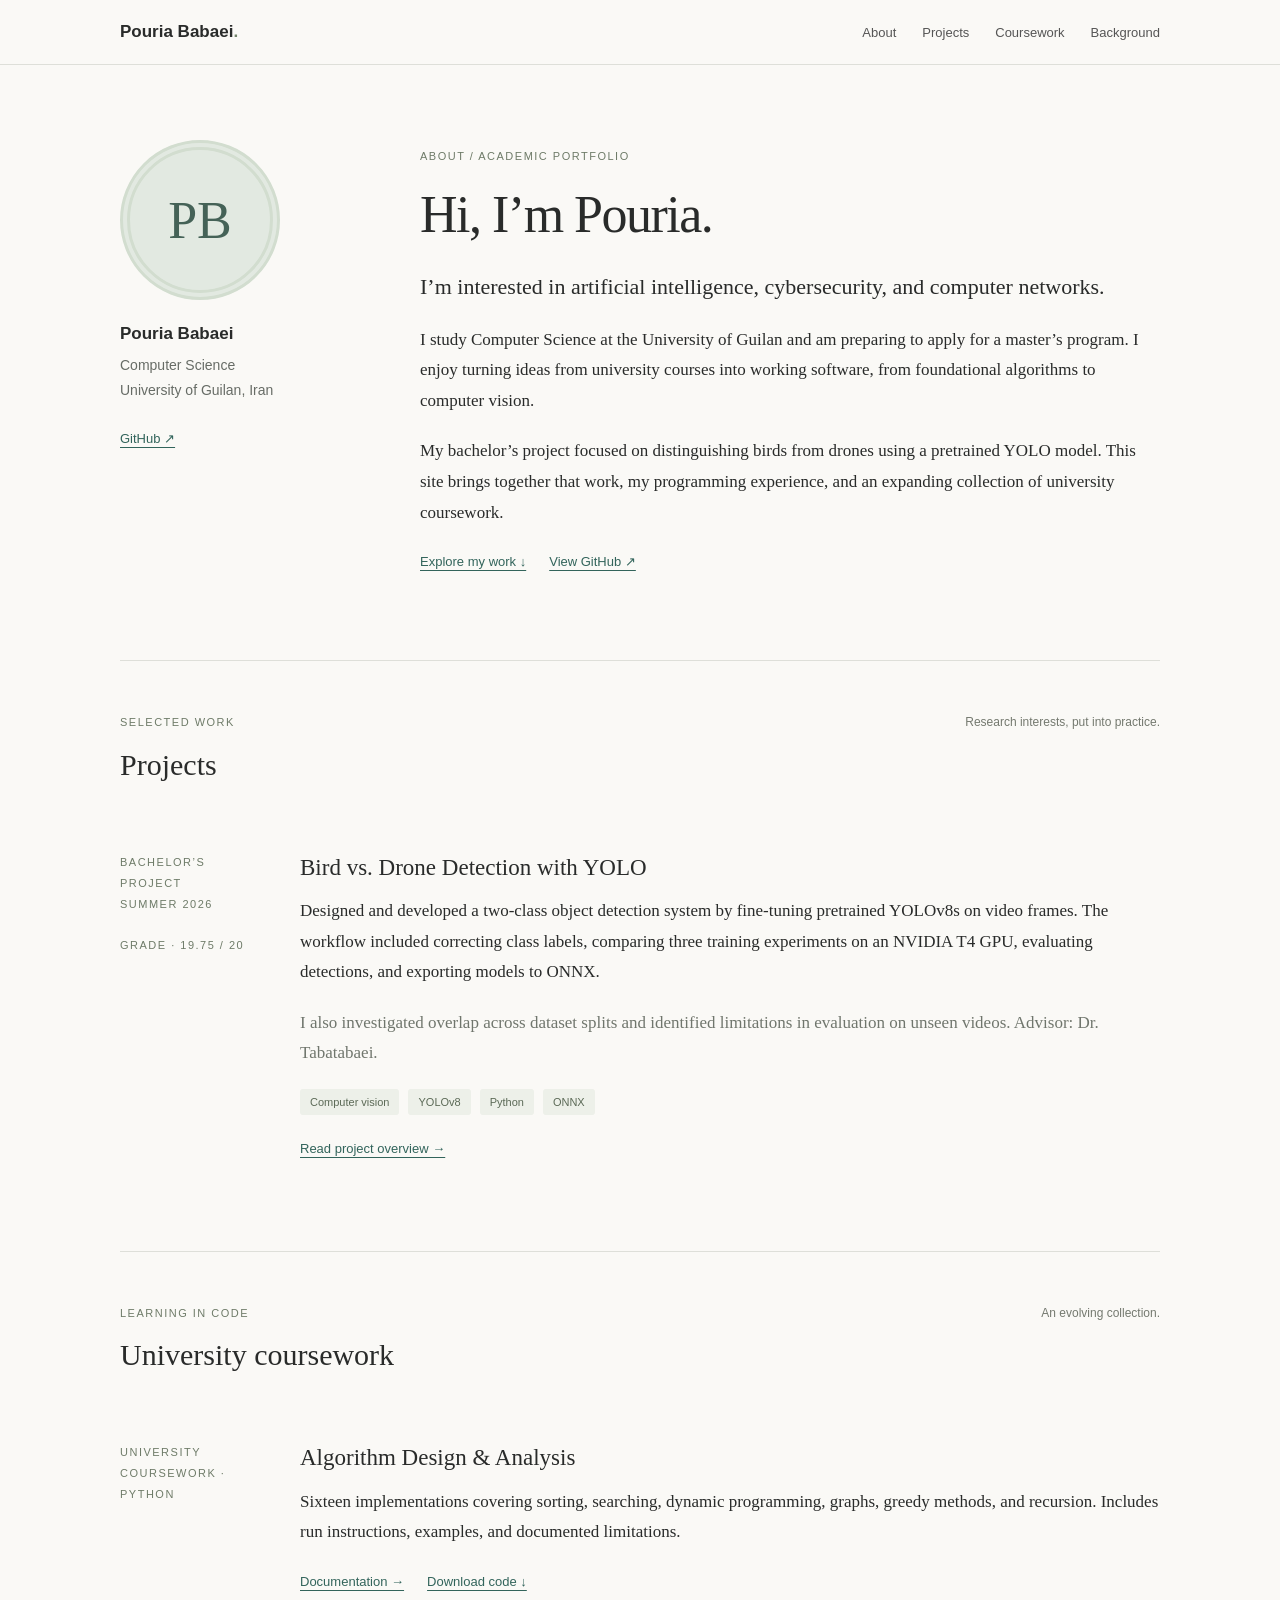
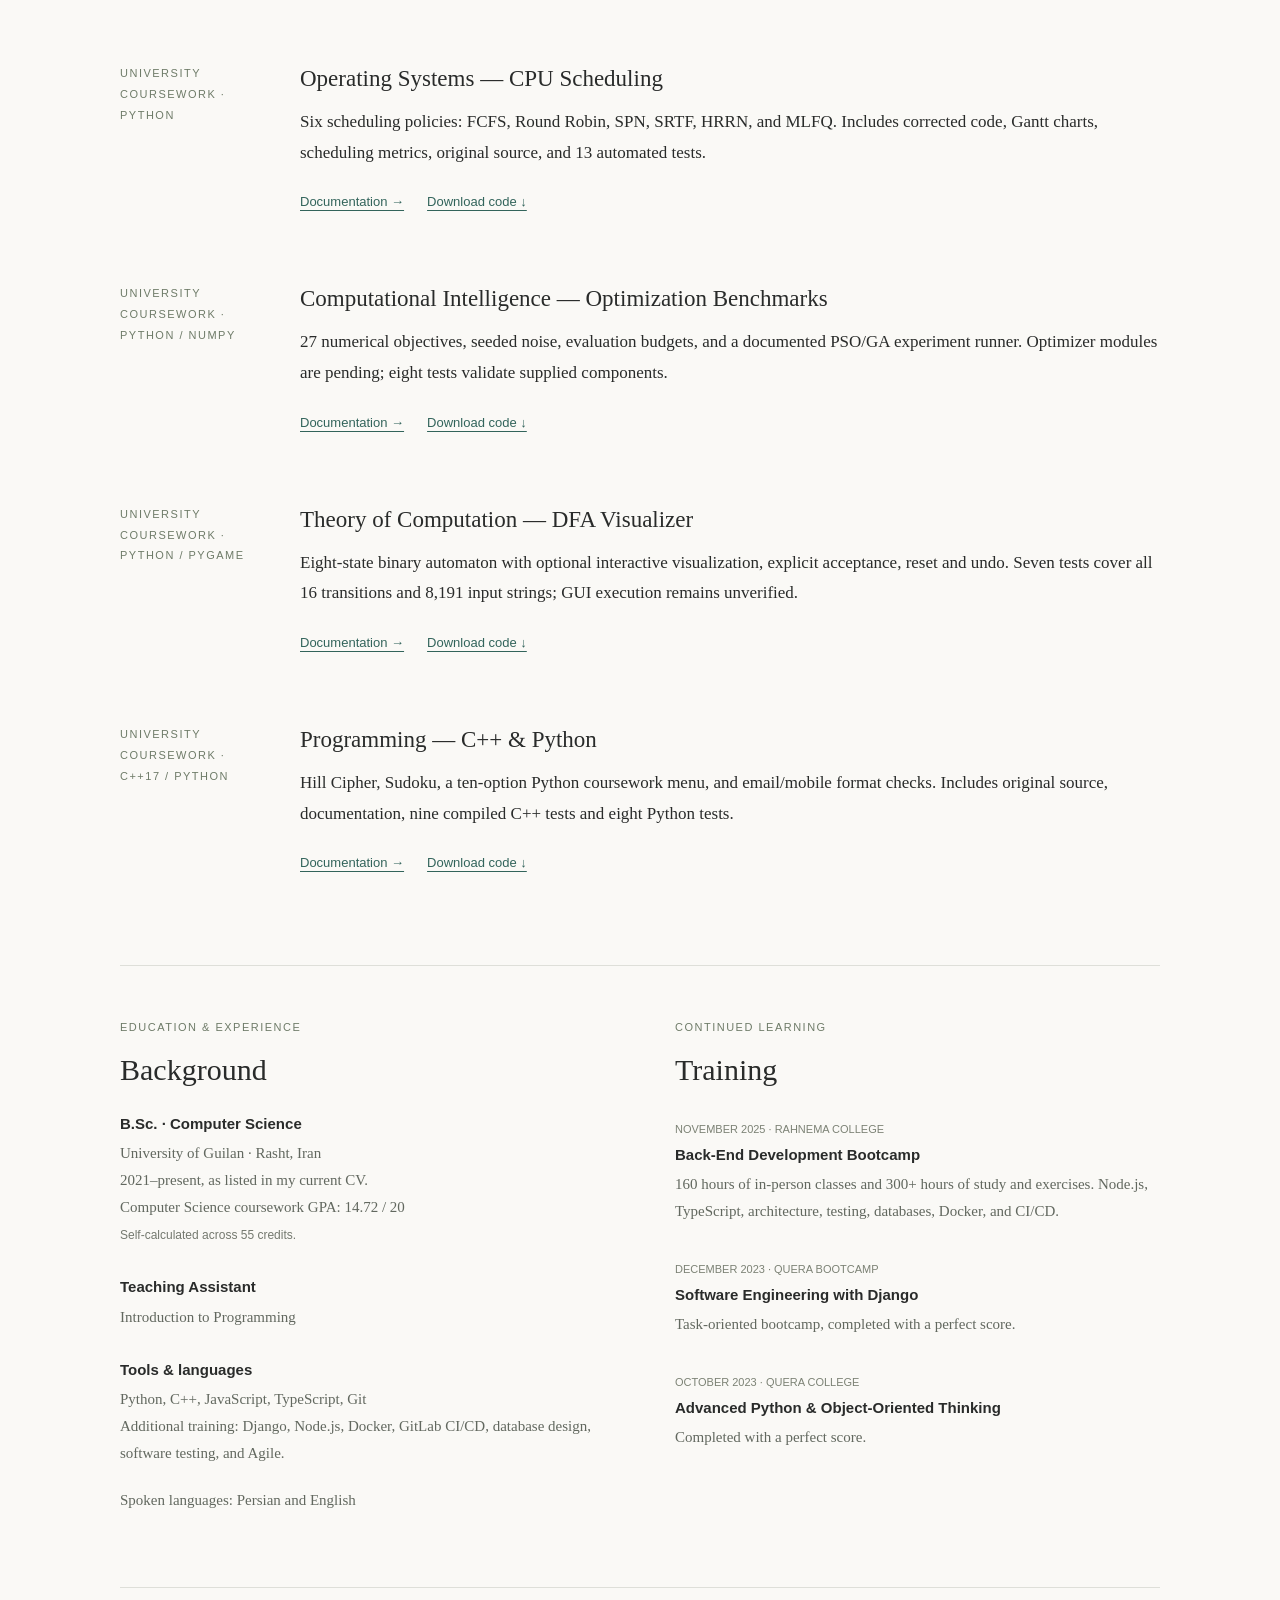
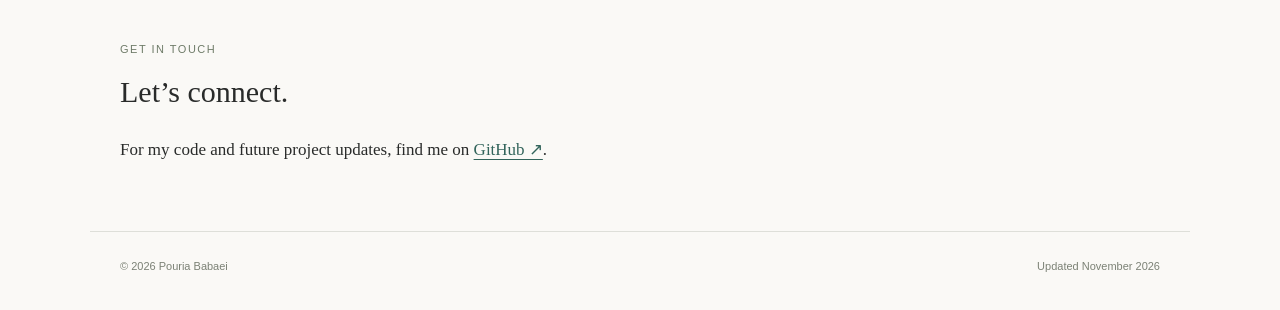
==== commit fcc83587: "Add reviewed Python menu project and email/mobile validators to programming coursework" ====
--- a/index.html
+++ b/index.html
@@ -1 +1 @@
-<!doctype html><html lang="en"><head><meta charset="utf-8"><meta name="viewport" content="width=device-width,initial-scale=1"><title>Pouria Babaei | Academic Portfolio</title><meta name="description" content="Pouria Babaei — Computer Science portfolio, projects and university coursework."><link rel="stylesheet" href="style.css"></head><body><header><div class="nav"><a class="brand" href="index.html">Pouria Babaei<span style="color:#72846b">.</span></a><nav aria-label="Main navigation"><a href="index.html#about">About</a><a href="index.html#projects">Projects</a><a href="index.html#coursework">Coursework</a><a href="index.html#background">Background</a></nav></div></header><main><div class="intro" id="about"><aside class="profile"><div class="portrait" aria-label="Pouria Babaei initials">PB</div><h2>Pouria Babaei</h2><p>Computer Science<br>University of Guilan, Iran</p><a href="https://github.com/pouria-b">GitHub ↗</a></aside><div><span class="eyebrow">About / Academic portfolio</span><h1>Hi, I’m Pouria.</h1><p class="lead">I’m interested in artificial intelligence, cybersecurity, and computer networks.</p><p>I study Computer Science at the University of Guilan and am preparing to apply for a master’s program. I enjoy turning ideas from university courses into working software, from foundational algorithms to computer vision.</p><p>My bachelor’s project focused on distinguishing birds from drones using a pretrained YOLO model. This site brings together that work, my programming experience, and an expanding collection of university coursework.</p><div class="links"><a href="#projects">Explore my work ↓</a><a href="https://github.com/pouria-b">View GitHub ↗</a></div></div></div><section id="projects"><div class="section-head"><div><span class="eyebrow">Selected work</span><h2>Projects</h2></div><span class="small">Research interests, put into practice.</span></div><article class="project"><div class="label">Bachelor’s project<br>Summer 2026<br><br>Grade · 19.75 / 20</div><div><h3>Bird vs. Drone Detection with YOLO</h3><p>Designed and developed a two-class object detection system by fine-tuning pretrained YOLOv8s on video frames. The workflow included correcting class labels, comparing three training experiments on an NVIDIA T4 GPU, evaluating detections, and exporting models to ONNX.</p><p class="muted">I also investigated overlap across dataset splits and identified limitations in evaluation on unseen videos. Advisor: Dr. Tabatabaei.</p><div class="tags"><span class="tag">Computer vision</span><span class="tag">YOLOv8</span><span class="tag">Python</span><span class="tag">ONNX</span></div><div class="links"><a href="projects/bird-vs-drone.html">Read project overview →</a></div></div></article></section><section id="coursework"><div class="section-head"><div><span class="eyebrow">Learning in code</span><h2>University coursework</h2></div><span class="small">An evolving collection.</span></div><div id="courses"><article class="project"><div class="label">University coursework<br>Python</div><div><h3>Algorithm Design &amp; Analysis</h3><p>Sixteen implementations covering sorting, searching, dynamic programming, graphs, greedy methods, and recursion. Includes run instructions, examples, and documented limitations.</p><div class="links"><a href="courses/algorithms/">Documentation →</a><a href="courses/algorithms/source.zip" download>Download code ↓</a></div></div></article><article class="project"><div class="label">University coursework<br>Python</div><div><h3>Operating Systems — CPU Scheduling</h3><p>Six scheduling policies with verified metrics and optional Gantt charts. Includes corrected code, original uploads, run instructions, and automated regression tests.</p><div class="links"><a href="courses/operating-systems/">Documentation →</a><a href="courses/operating-systems/source.zip" download>Download code ↓</a></div></div></article><article class="project"><div class="label">University coursework<br>Python / NumPy</div><div><h3>Computational Intelligence</h3><p>27 optimization objectives with seeded noise, evaluation budgets, and a reviewed PSO/GA experiment runner. Original optimizer modules are pending; supplied components include eight passing tests.</p><div class="links"><a href="courses/computational-intelligence/">Documentation →</a><a href="courses/computational-intelligence/source.zip" download>Download code ↓</a></div></div></article><article class="project"><div class="label">University coursework<br>Python / Pygame</div><div><h3>Theory of Computation — DFA Visualizer</h3><p>An eight-state machine recognizing binary strings whose third symbol from the right is 1. Includes the original diagram, an optional visualizer, and seven correctness tests.</p><div class="links"><a href="courses/theory-of-computation/">Documentation →</a><a href="courses/theory-of-computation/source.zip" download>Download code ↓</a></div></div></article><article class="project"><div class="label">University coursework<br>C++17</div><div><h3>Programming — Hill Cipher &amp; Sudoku</h3><p>Matrix-based encryption and a backtracking Sudoku solver. Includes reviewed source, checked inputs, documented provenance, and nine compiled regression tests.</p><div class="links"><a href="courses/programming/">Documentation →</a><a href="courses/programming/source.zip" download>Download code ↓</a></div></div></article></div></section><section id="background"><div class="columns"><div><span class="eyebrow">Education & experience</span><h2>Background</h2><div class="entry"><h3>B.Sc. · Computer Science</h3><p>University of Guilan · Rasht, Iran<br>2021–present, as listed in my current CV.<br>Computer Science coursework GPA: 14.72 / 20<br><span class="small">Self-calculated across 55 credits.</span></p></div><div class="entry"><h3>Teaching Assistant</h3><p>Introduction to Programming</p></div><div class="entry"><h3>Tools & languages</h3><p>Python, C++, JavaScript, TypeScript, Git<br>Additional training: Django, Node.js, Docker, GitLab CI/CD, database design, software testing, and Agile.</p><p>Spoken languages: Persian and English</p></div></div><div><span class="eyebrow">Continued learning</span><h2>Training</h2><div class="entry"><time>NOVEMBER 2025 · RAHNEMA COLLEGE</time><h3>Back-End Development Bootcamp</h3><p>160 hours of in-person classes and 300+ hours of study and exercises. Node.js, TypeScript, architecture, testing, databases, Docker, and CI/CD.</p></div><div class="entry"><time>DECEMBER 2023 · QUERA BOOTCAMP</time><h3>Software Engineering with Django</h3><p>Task-oriented bootcamp, completed with a perfect score.</p></div><div class="entry"><time>OCTOBER 2023 · QUERA COLLEGE</time><h3>Advanced Python & Object-Oriented Thinking</h3><p>Completed with a perfect score.</p></div></div></div></section><section><span class="eyebrow">Get in touch</span><h2>Let’s connect.</h2><p>For my code and future project updates, find me on <a href="https://github.com/pouria-b">GitHub ↗</a>.</p></section></main><footer><span>© 2026 Pouria Babaei</span><span>Updated November 2026</span></footer><script src="courses.js"></script></body></html>+<!doctype html><html lang="en"><head><meta charset="utf-8"><meta name="viewport" content="width=device-width,initial-scale=1"><title>Pouria Babaei | Academic Portfolio</title><meta name="description" content="Pouria Babaei — Computer Science portfolio, projects and university coursework."><link rel="stylesheet" href="style.css"></head><body><header><div class="nav"><a class="brand" href="index.html">Pouria Babaei<span style="color:#72846b">.</span></a><nav aria-label="Main navigation"><a href="index.html#about">About</a><a href="index.html#projects">Projects</a><a href="index.html#coursework">Coursework</a><a href="index.html#background">Background</a></nav></div></header><main><div class="intro" id="about"><aside class="profile"><div class="portrait" aria-label="Pouria Babaei initials">PB</div><h2>Pouria Babaei</h2><p>Computer Science<br>University of Guilan, Iran</p><a href="https://github.com/pouria-b">GitHub ↗</a></aside><div><span class="eyebrow">About / Academic portfolio</span><h1>Hi, I’m Pouria.</h1><p class="lead">I’m interested in artificial intelligence, cybersecurity, and computer networks.</p><p>I study Computer Science at the University of Guilan and am preparing to apply for a master’s program. I enjoy turning ideas from university courses into working software, from foundational algorithms to computer vision.</p><p>My bachelor’s project focused on distinguishing birds from drones using a pretrained YOLO model. This site brings together that work, my programming experience, and an expanding collection of university coursework.</p><div class="links"><a href="#projects">Explore my work ↓</a><a href="https://github.com/pouria-b">View GitHub ↗</a></div></div></div><section id="projects"><div class="section-head"><div><span class="eyebrow">Selected work</span><h2>Projects</h2></div><span class="small">Research interests, put into practice.</span></div><article class="project"><div class="label">Bachelor’s project<br>Summer 2026<br><br>Grade · 19.75 / 20</div><div><h3>Bird vs. Drone Detection with YOLO</h3><p>Designed and developed a two-class object detection system by fine-tuning pretrained YOLOv8s on video frames. The workflow included correcting class labels, comparing three training experiments on an NVIDIA T4 GPU, evaluating detections, and exporting models to ONNX.</p><p class="muted">I also investigated overlap across dataset splits and identified limitations in evaluation on unseen videos. Advisor: Dr. Tabatabaei.</p><div class="tags"><span class="tag">Computer vision</span><span class="tag">YOLOv8</span><span class="tag">Python</span><span class="tag">ONNX</span></div><div class="links"><a href="projects/bird-vs-drone.html">Read project overview →</a></div></div></article></section><section id="coursework"><div class="section-head"><div><span class="eyebrow">Learning in code</span><h2>University coursework</h2></div><span class="small">An evolving collection.</span></div><div id="courses"><article class="project"><div class="label">University coursework<br>Python</div><div><h3>Algorithm Design &amp; Analysis</h3><p>Sixteen implementations covering sorting, searching, dynamic programming, graphs, greedy methods, and recursion. Includes run instructions, examples, and documented limitations.</p><div class="links"><a href="courses/algorithms/">Documentation →</a><a href="courses/algorithms/source.zip" download>Download code ↓</a></div></div></article><article class="project"><div class="label">University coursework<br>Python</div><div><h3>Operating Systems — CPU Scheduling</h3><p>Six scheduling policies with verified metrics and optional Gantt charts. Includes corrected code, original uploads, run instructions, and automated regression tests.</p><div class="links"><a href="courses/operating-systems/">Documentation →</a><a href="courses/operating-systems/source.zip" download>Download code ↓</a></div></div></article><article class="project"><div class="label">University coursework<br>Python / NumPy</div><div><h3>Computational Intelligence</h3><p>27 optimization objectives with seeded noise, evaluation budgets, and a reviewed PSO/GA experiment runner. Original optimizer modules are pending; supplied components include eight passing tests.</p><div class="links"><a href="courses/computational-intelligence/">Documentation →</a><a href="courses/computational-intelligence/source.zip" download>Download code ↓</a></div></div></article><article class="project"><div class="label">University coursework<br>Python / Pygame</div><div><h3>Theory of Computation — DFA Visualizer</h3><p>An eight-state machine recognizing binary strings whose third symbol from the right is 1. Includes the original diagram, an optional visualizer, and seven correctness tests.</p><div class="links"><a href="courses/theory-of-computation/">Documentation →</a><a href="courses/theory-of-computation/source.zip" download>Download code ↓</a></div></div></article><article class="project"><div class="label">University coursework<br>C++17</div><div><h3>Programming — C++ &amp; Python</h3><p>Hill Cipher, a Sudoku solver, a Python exercise menu, and email/mobile format validators. Includes original source, documentation, nine C++ tests and eight Python tests.</p><div class="links"><a href="courses/programming/">Documentation →</a><a href="courses/programming/source.zip" download>Download code ↓</a></div></div></article></div></section><section id="background"><div class="columns"><div><span class="eyebrow">Education & experience</span><h2>Background</h2><div class="entry"><h3>B.Sc. · Computer Science</h3><p>University of Guilan · Rasht, Iran<br>2021–present, as listed in my current CV.<br>Computer Science coursework GPA: 14.72 / 20<br><span class="small">Self-calculated across 55 credits.</span></p></div><div class="entry"><h3>Teaching Assistant</h3><p>Introduction to Programming</p></div><div class="entry"><h3>Tools & languages</h3><p>Python, C++, JavaScript, TypeScript, Git<br>Additional training: Django, Node.js, Docker, GitLab CI/CD, database design, software testing, and Agile.</p><p>Spoken languages: Persian and English</p></div></div><div><span class="eyebrow">Continued learning</span><h2>Training</h2><div class="entry"><time>NOVEMBER 2025 · RAHNEMA COLLEGE</time><h3>Back-End Development Bootcamp</h3><p>160 hours of in-person classes and 300+ hours of study and exercises. Node.js, TypeScript, architecture, testing, databases, Docker, and CI/CD.</p></div><div class="entry"><time>DECEMBER 2023 · QUERA BOOTCAMP</time><h3>Software Engineering with Django</h3><p>Task-oriented bootcamp, completed with a perfect score.</p></div><div class="entry"><time>OCTOBER 2023 · QUERA COLLEGE</time><h3>Advanced Python & Object-Oriented Thinking</h3><p>Completed with a perfect score.</p></div></div></div></section><section><span class="eyebrow">Get in touch</span><h2>Let’s connect.</h2><p>For my code and future project updates, find me on <a href="https://github.com/pouria-b">GitHub ↗</a>.</p></section></main><footer><span>© 2026 Pouria Babaei</span><span>Updated November 2026</span></footer><script src="courses.js"></script></body></html>
